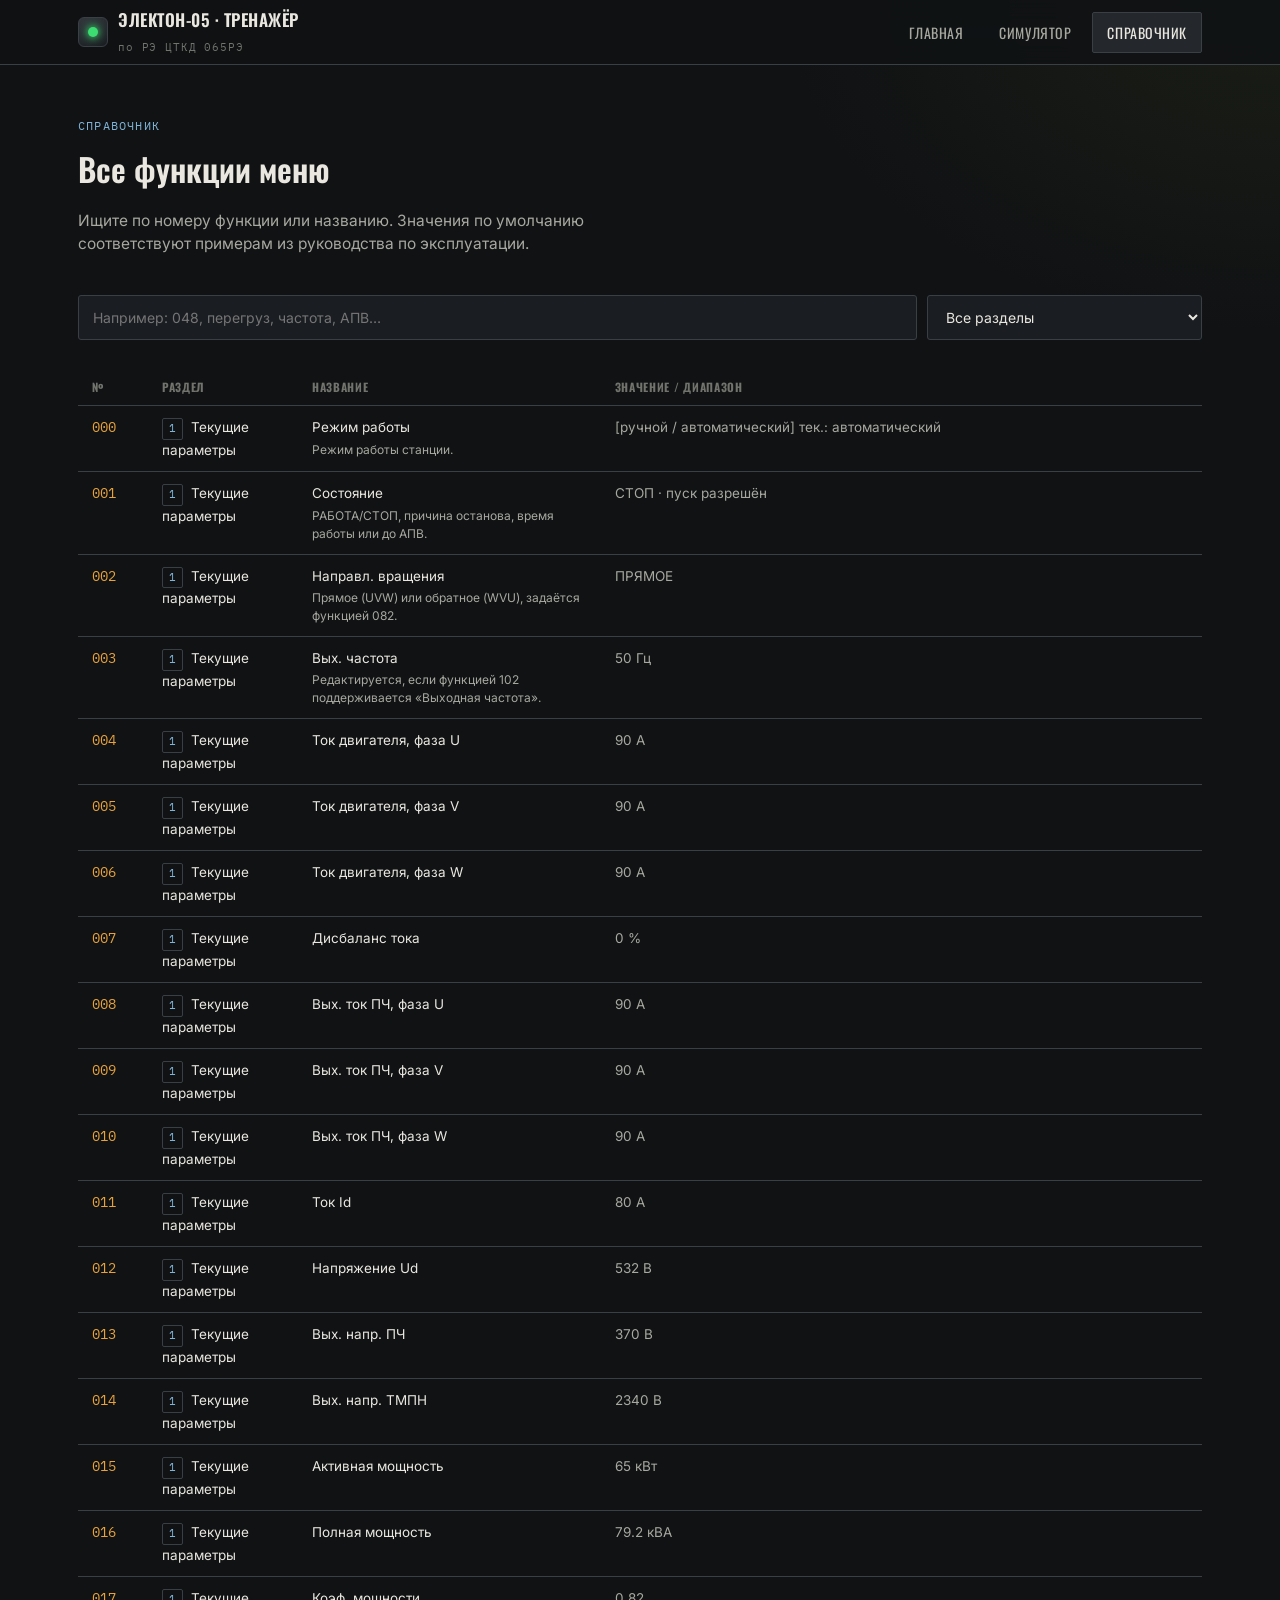
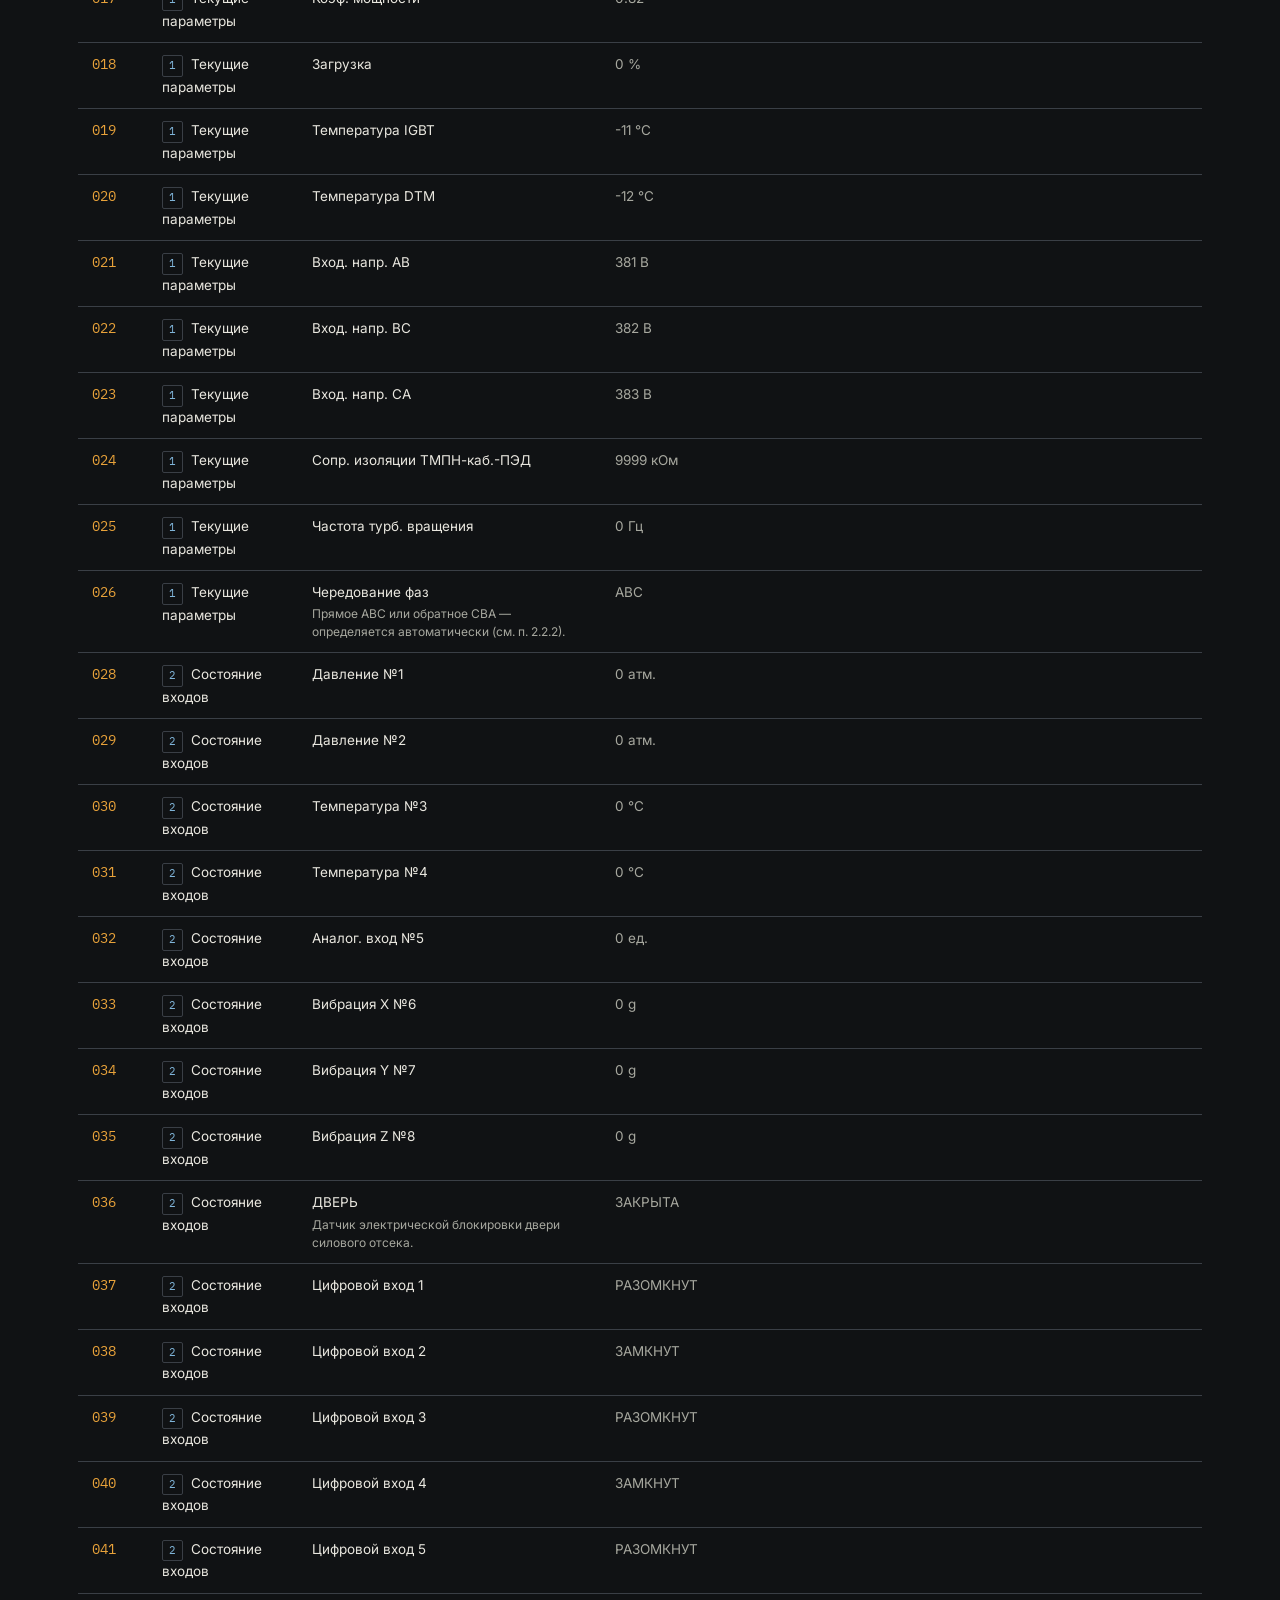
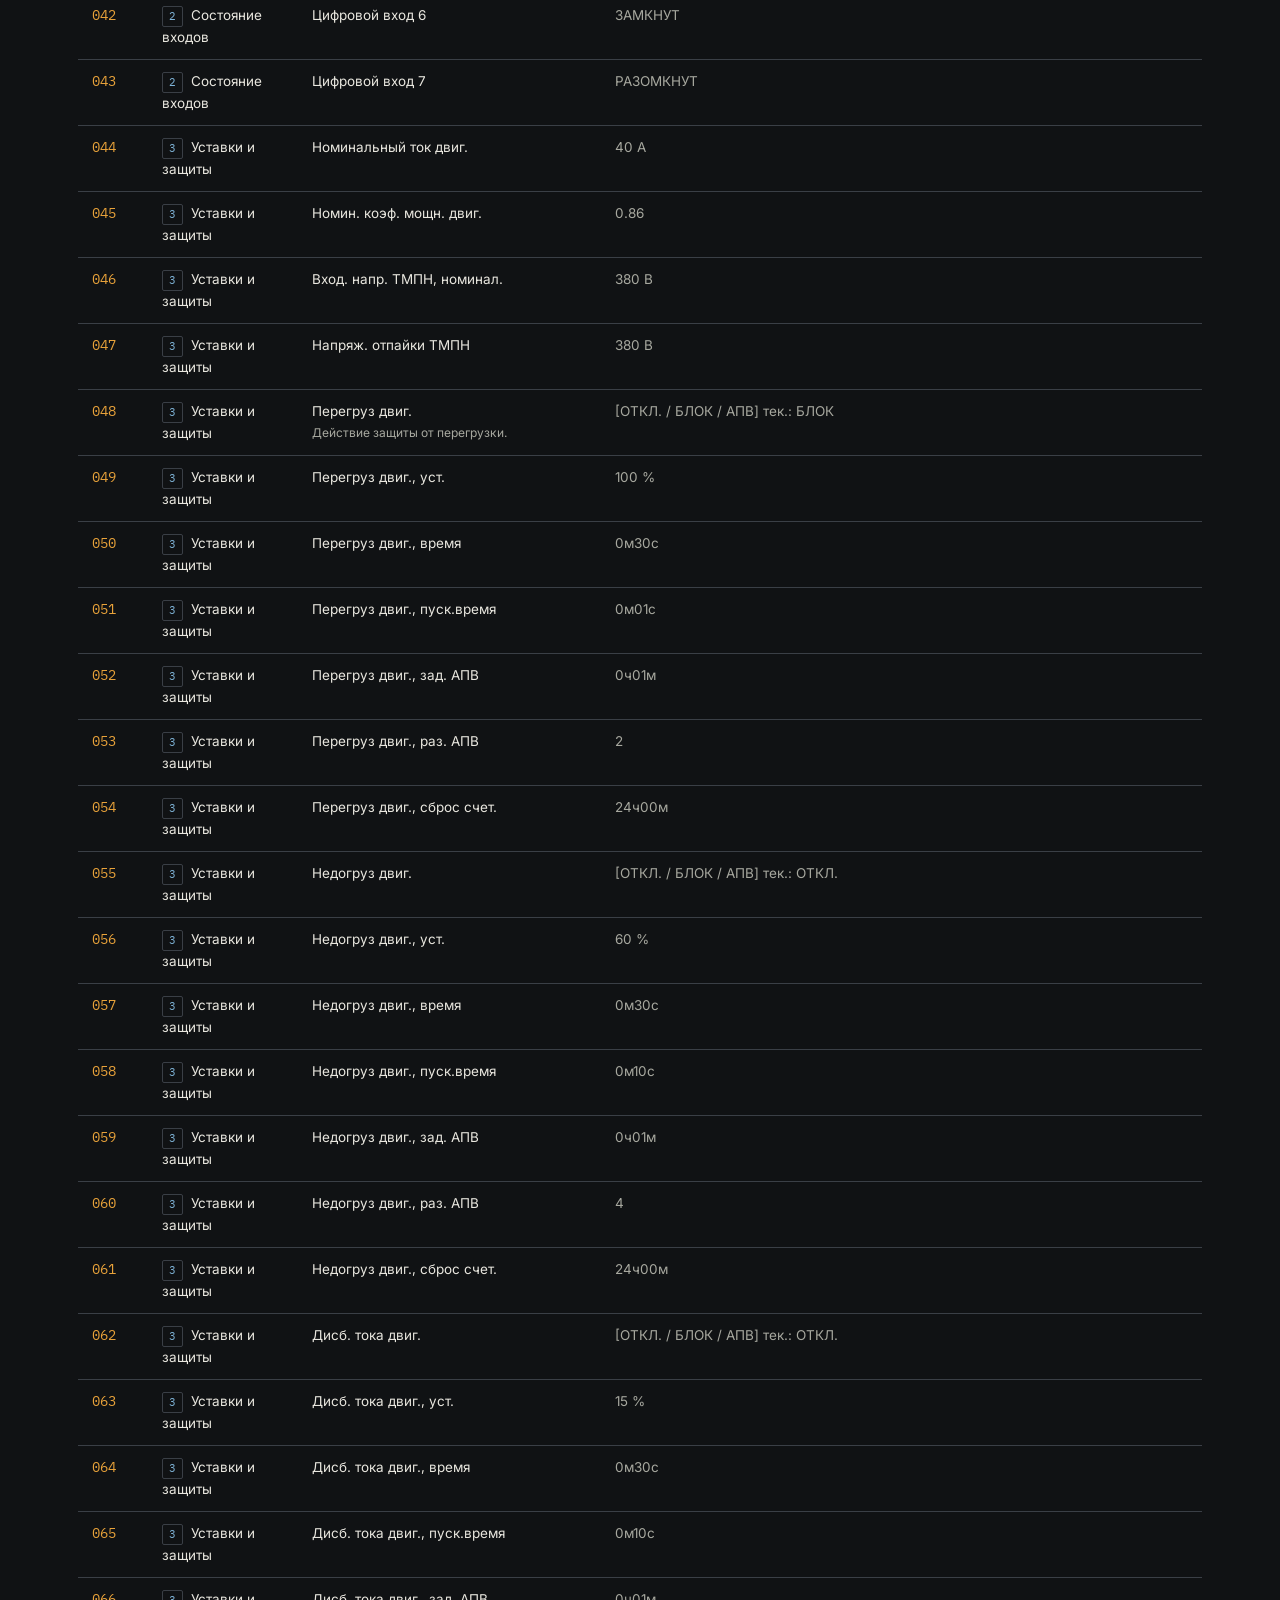
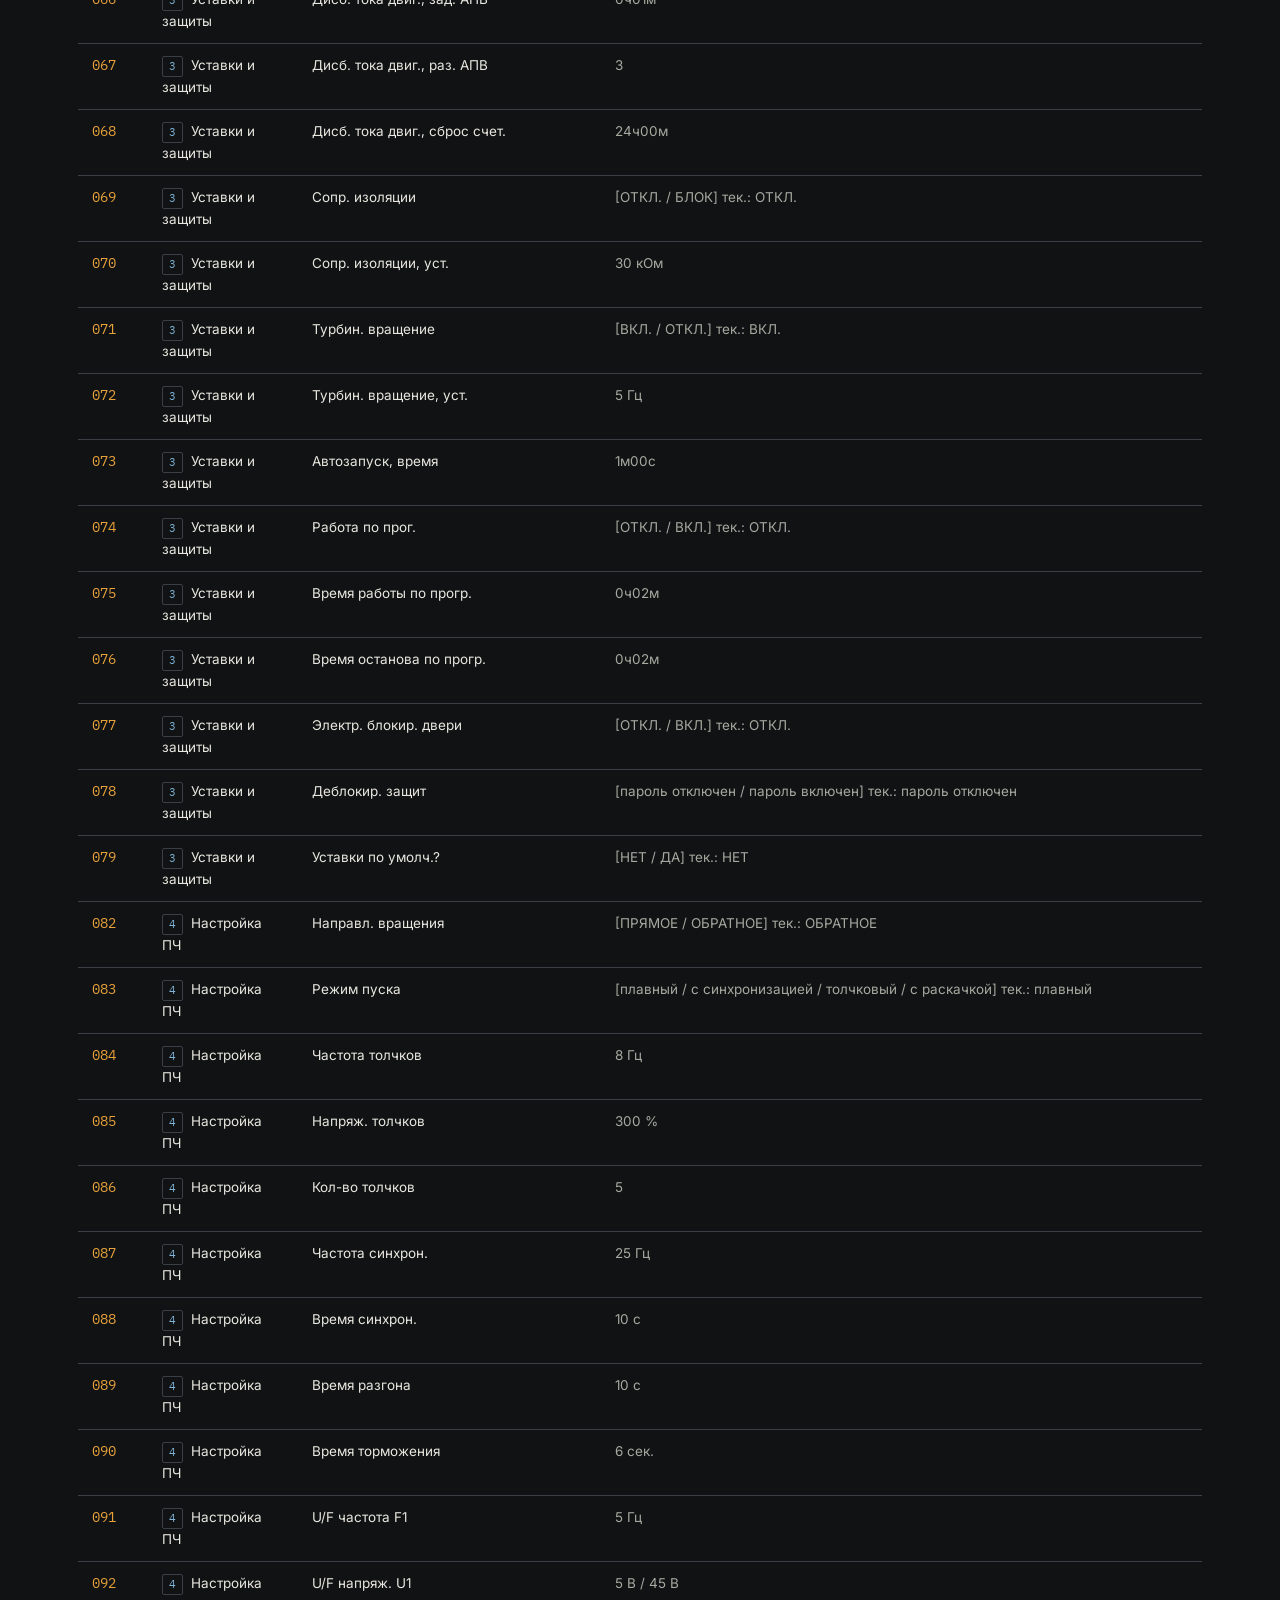
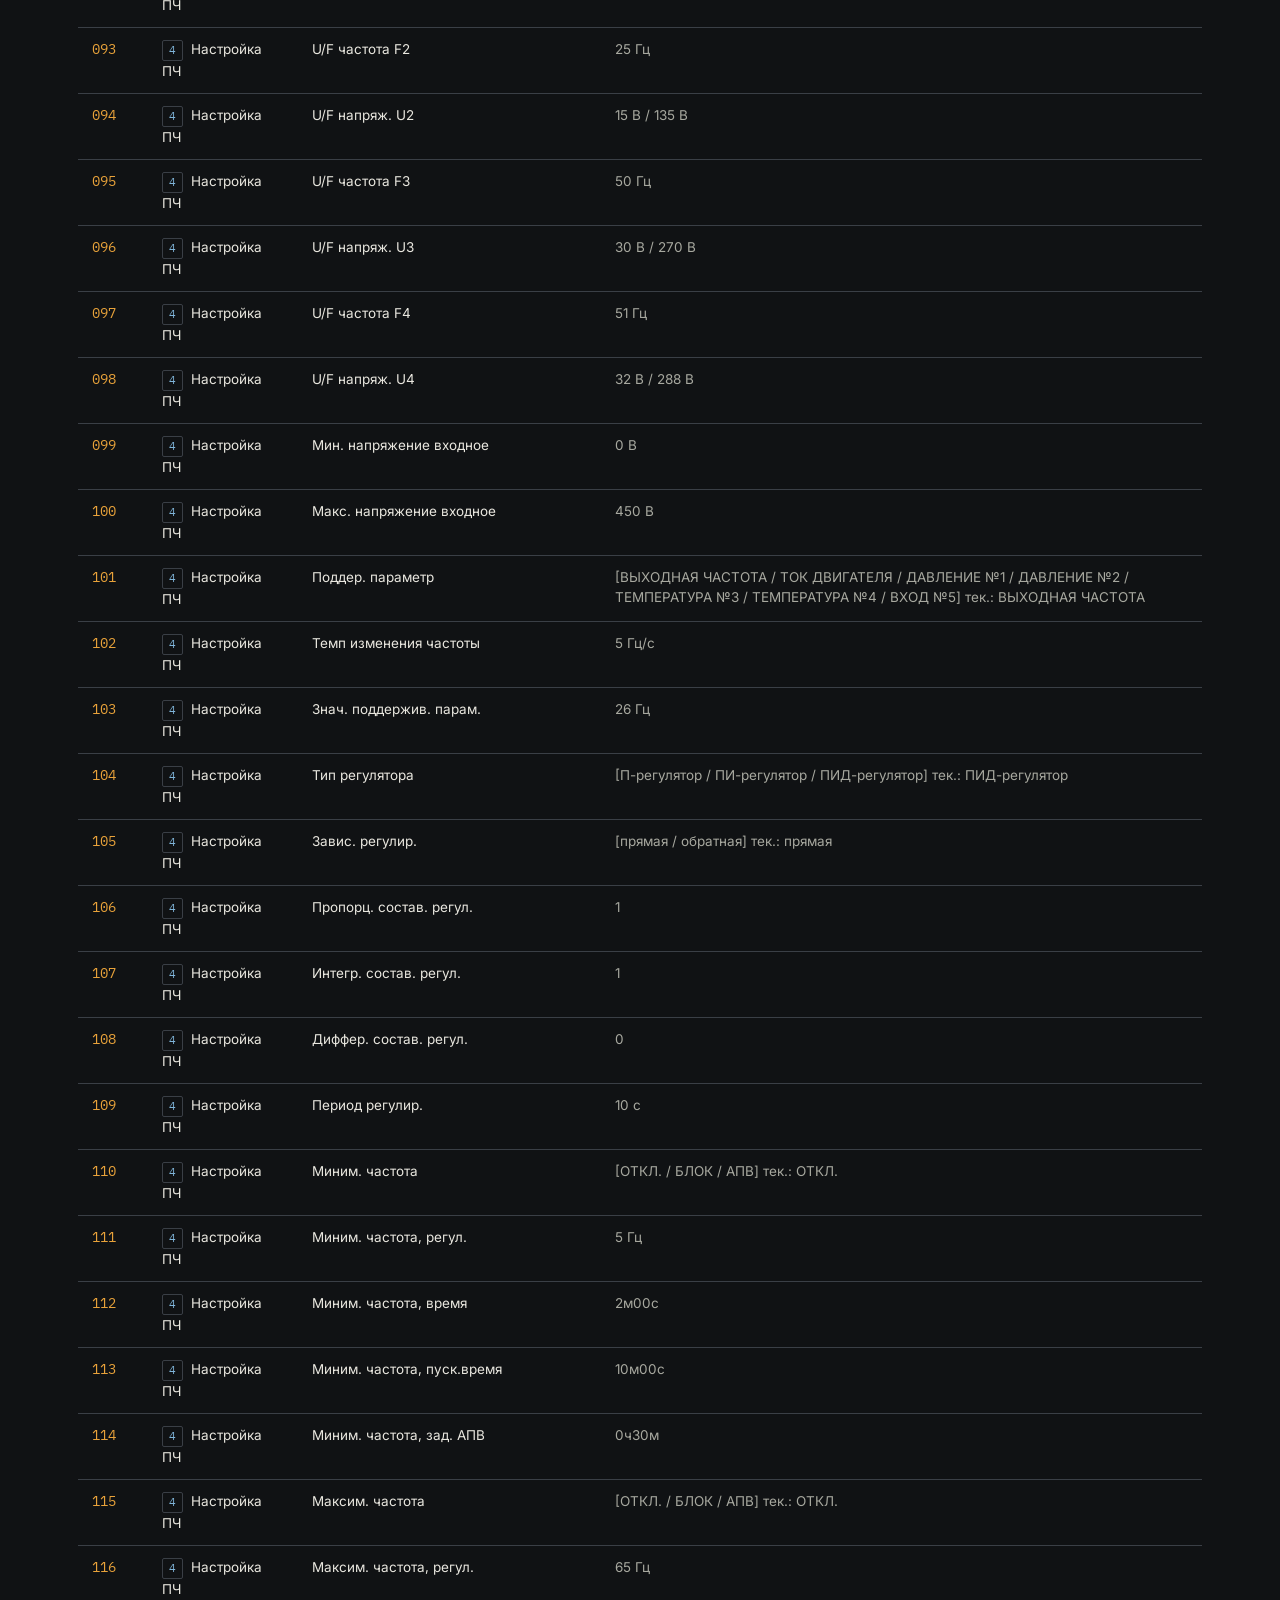
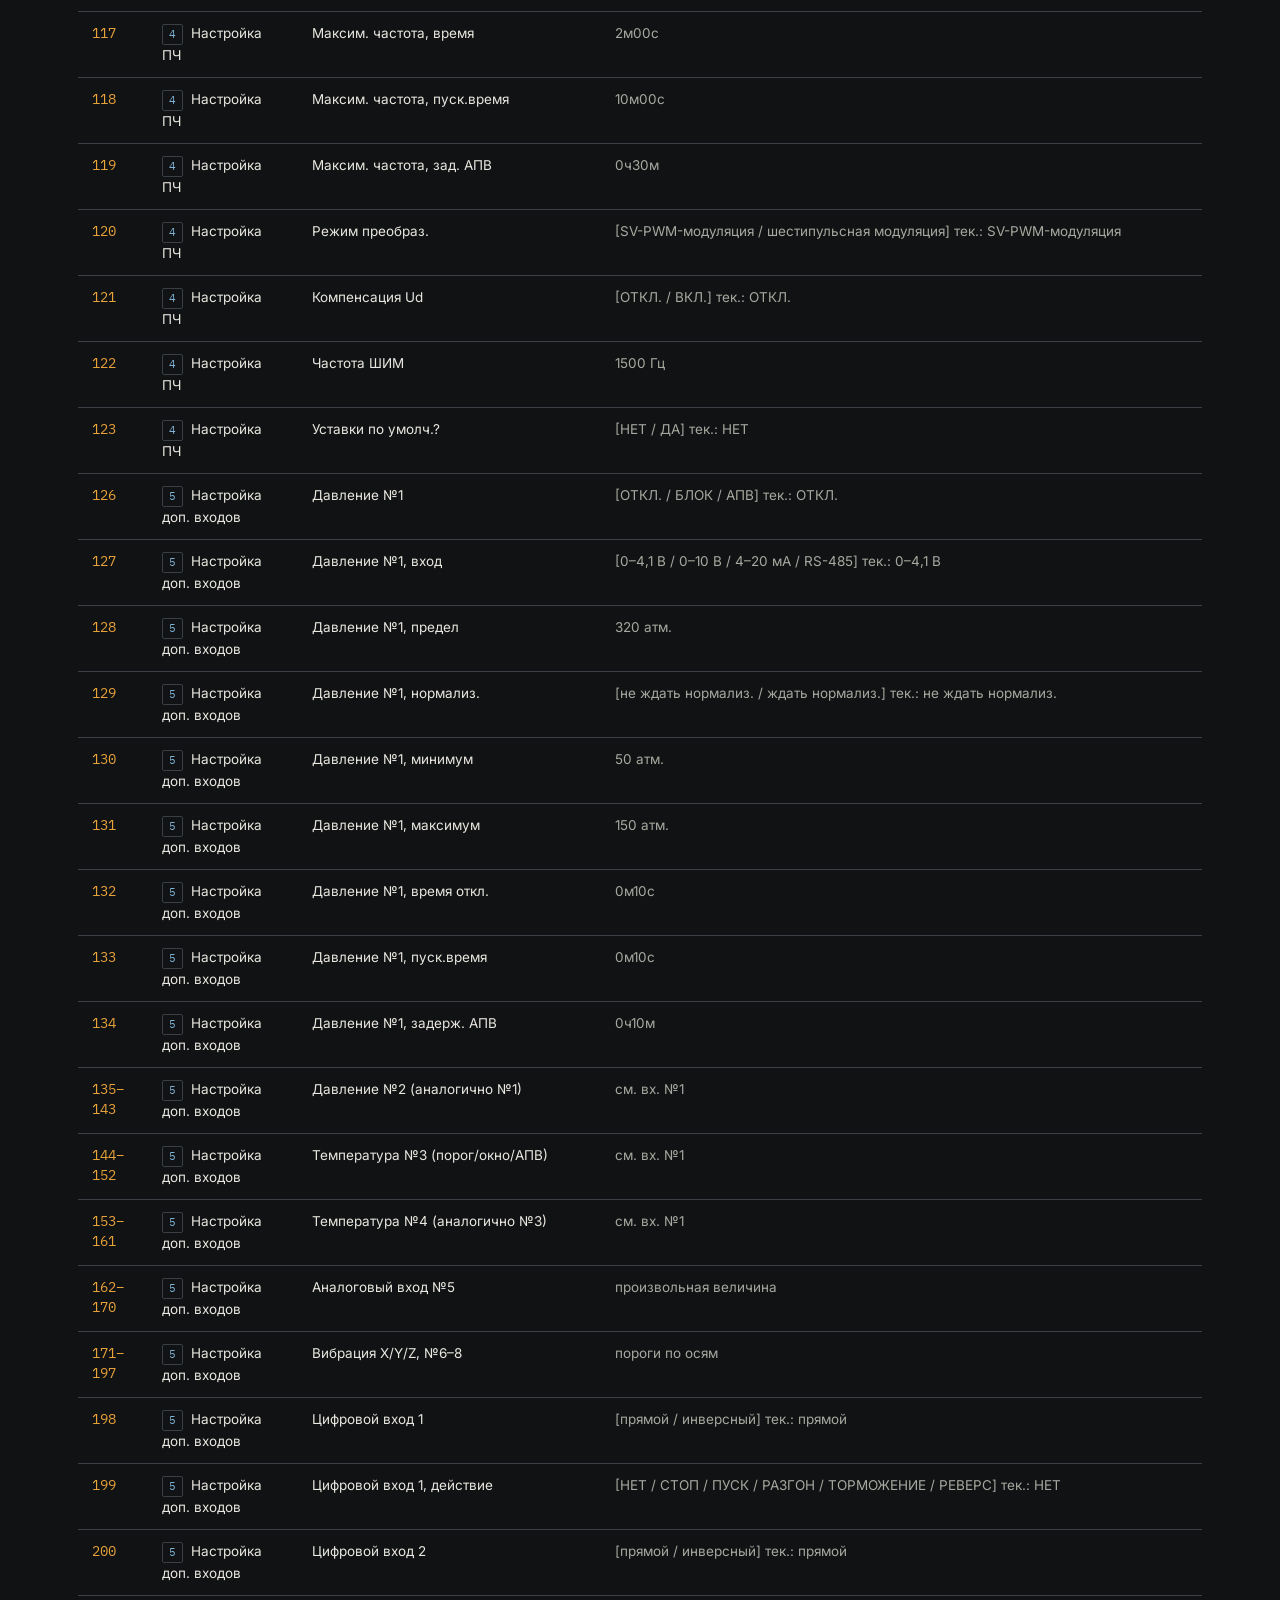
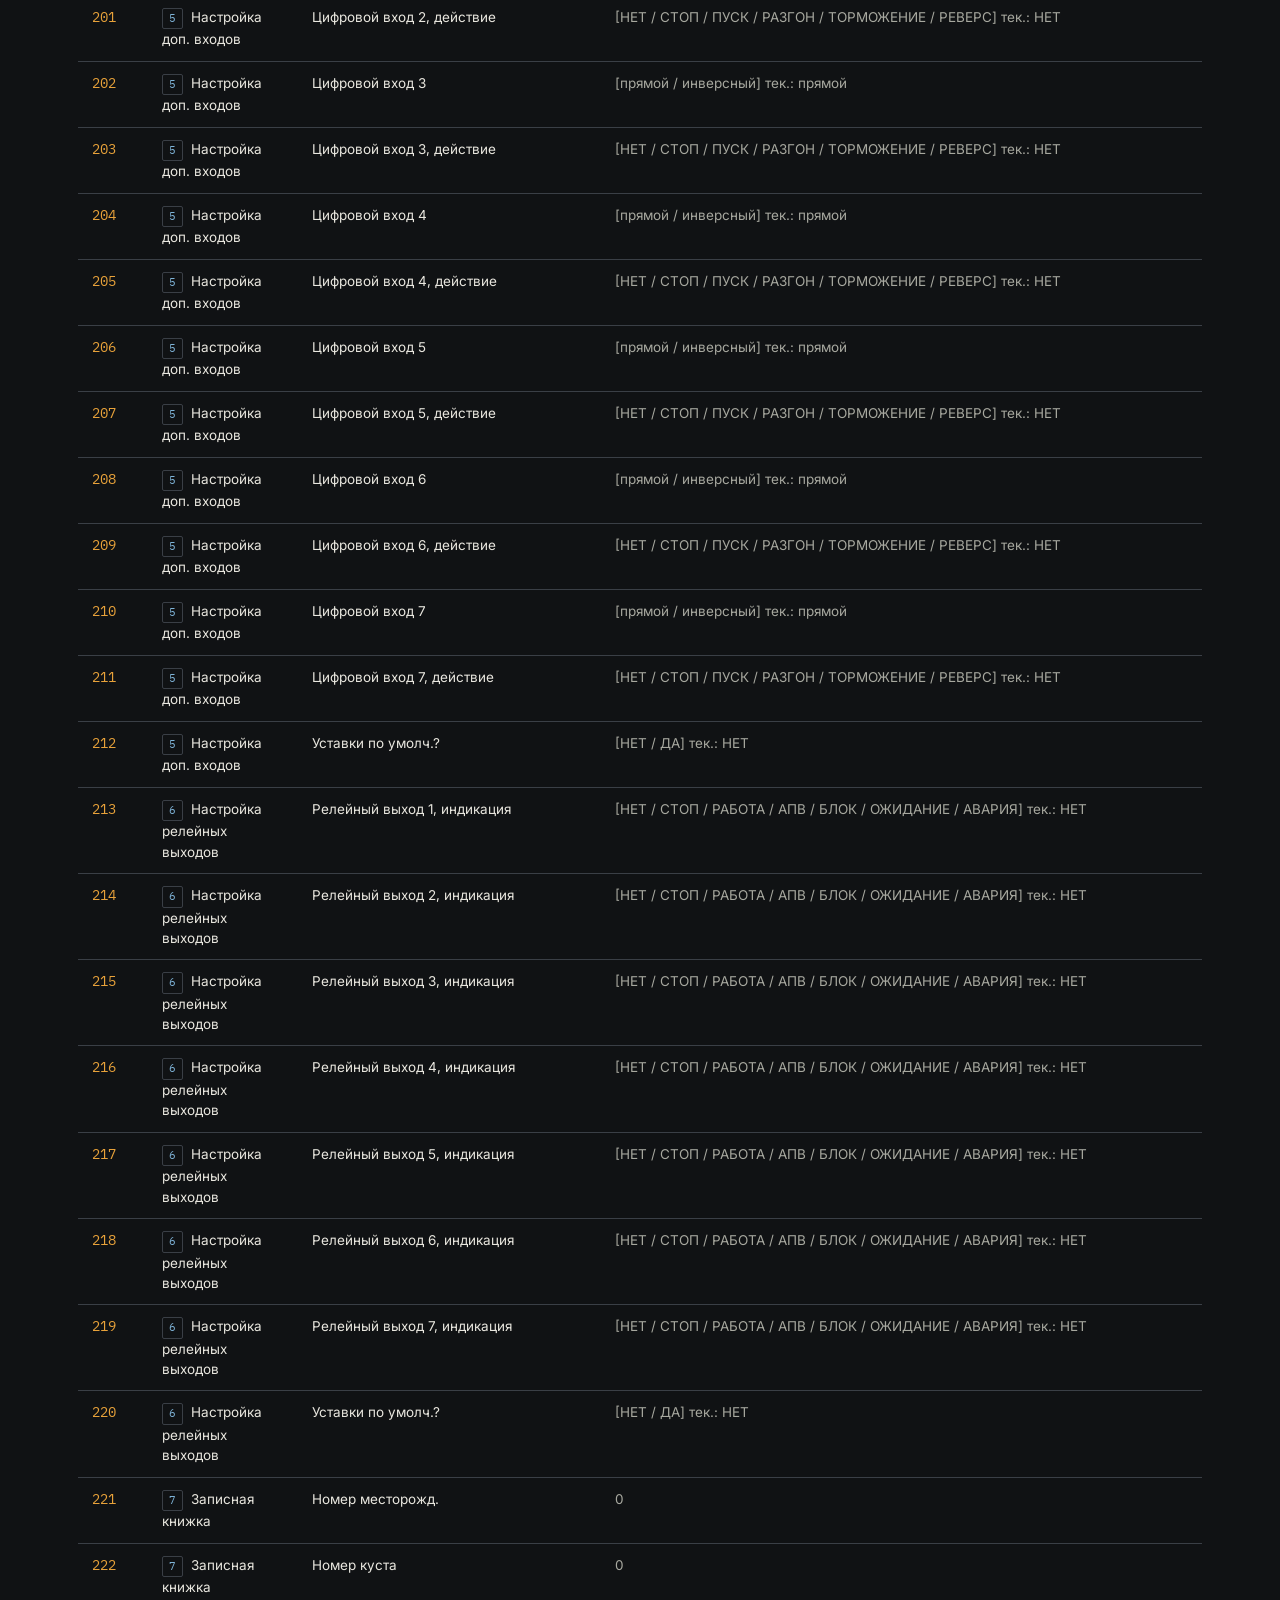
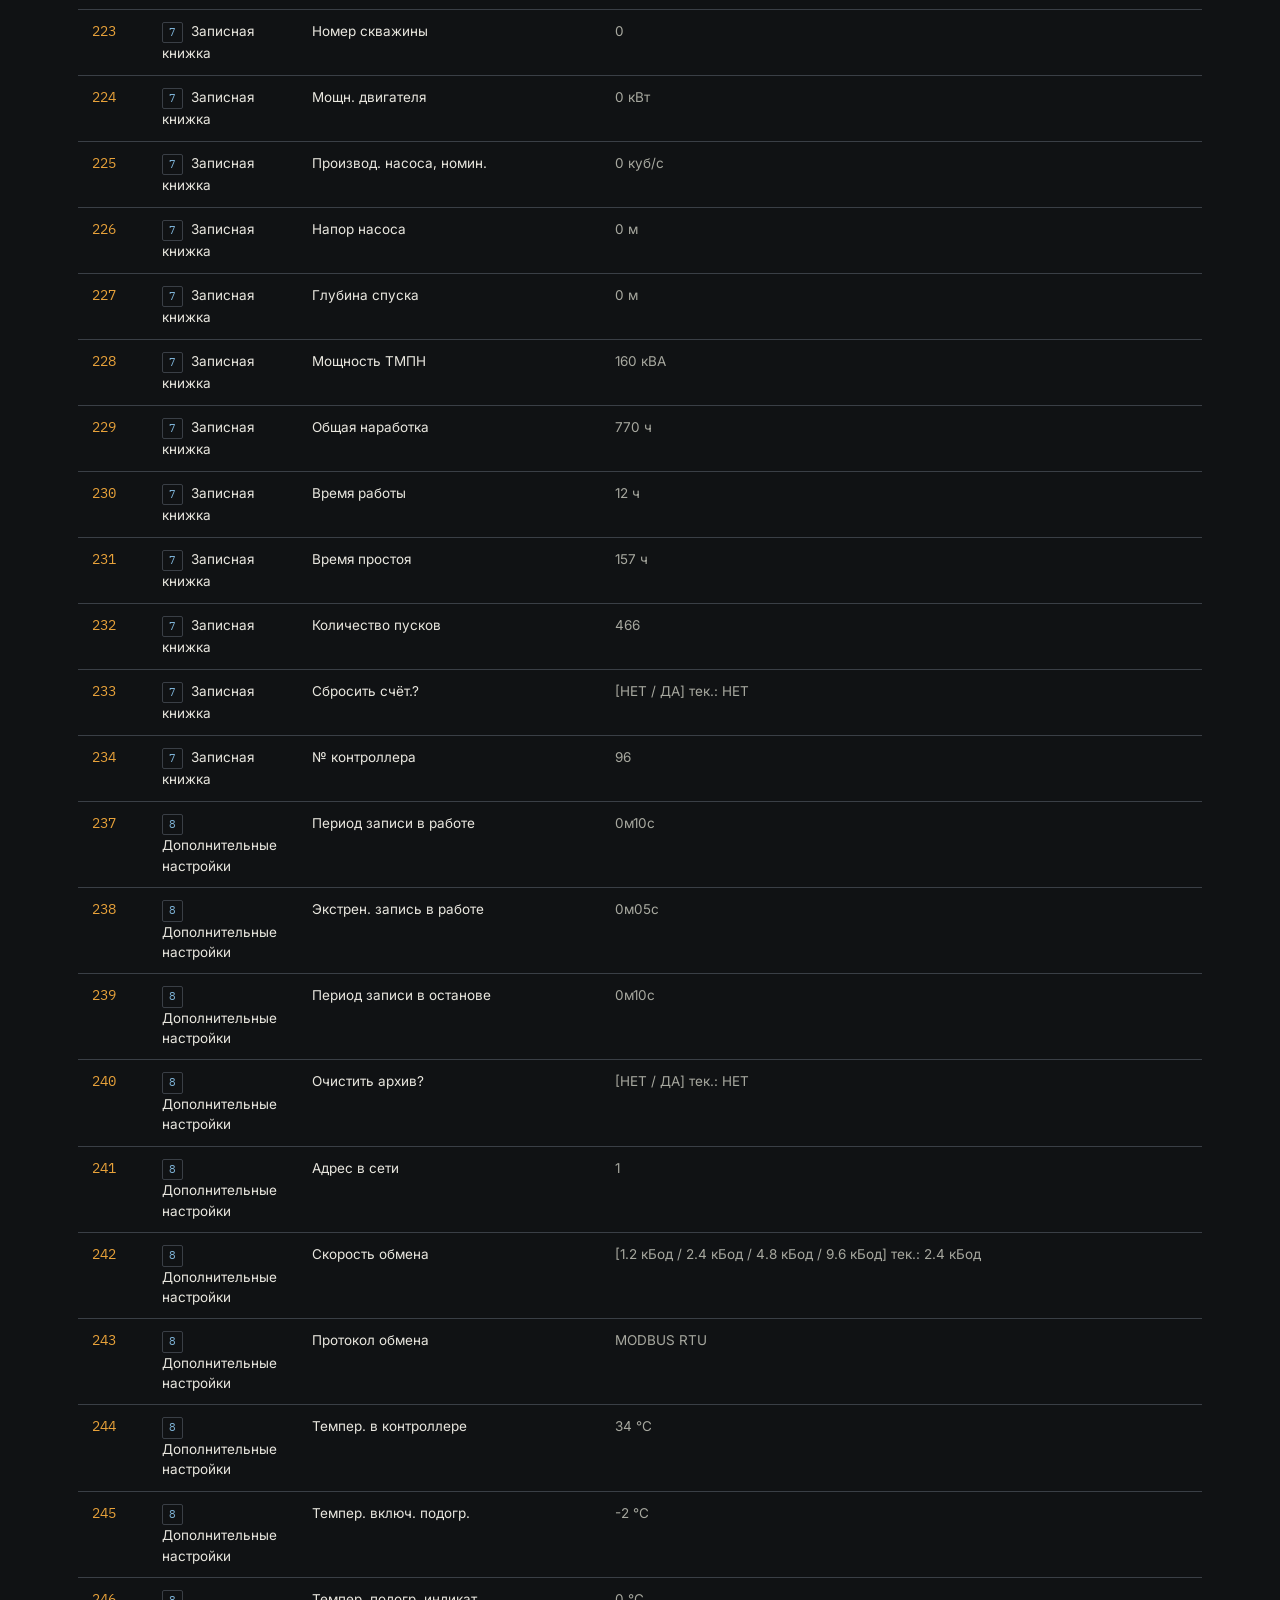
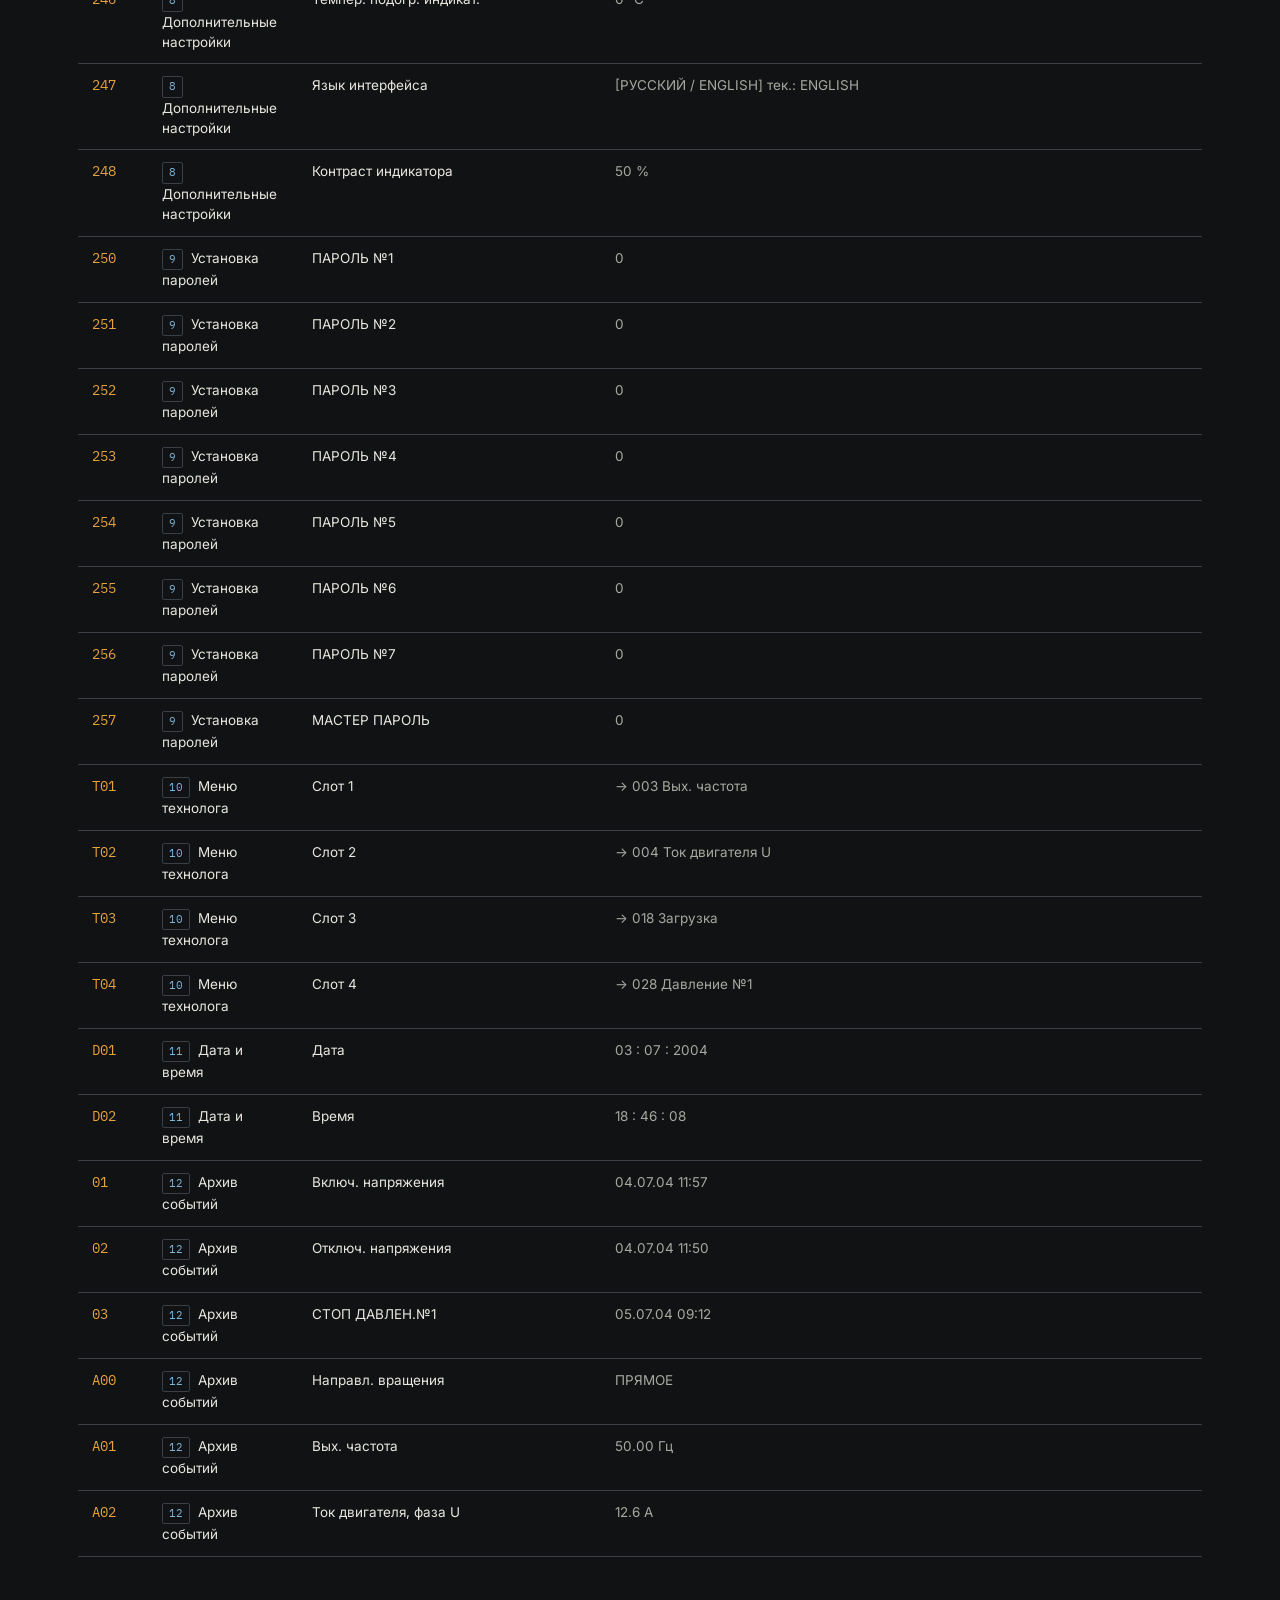
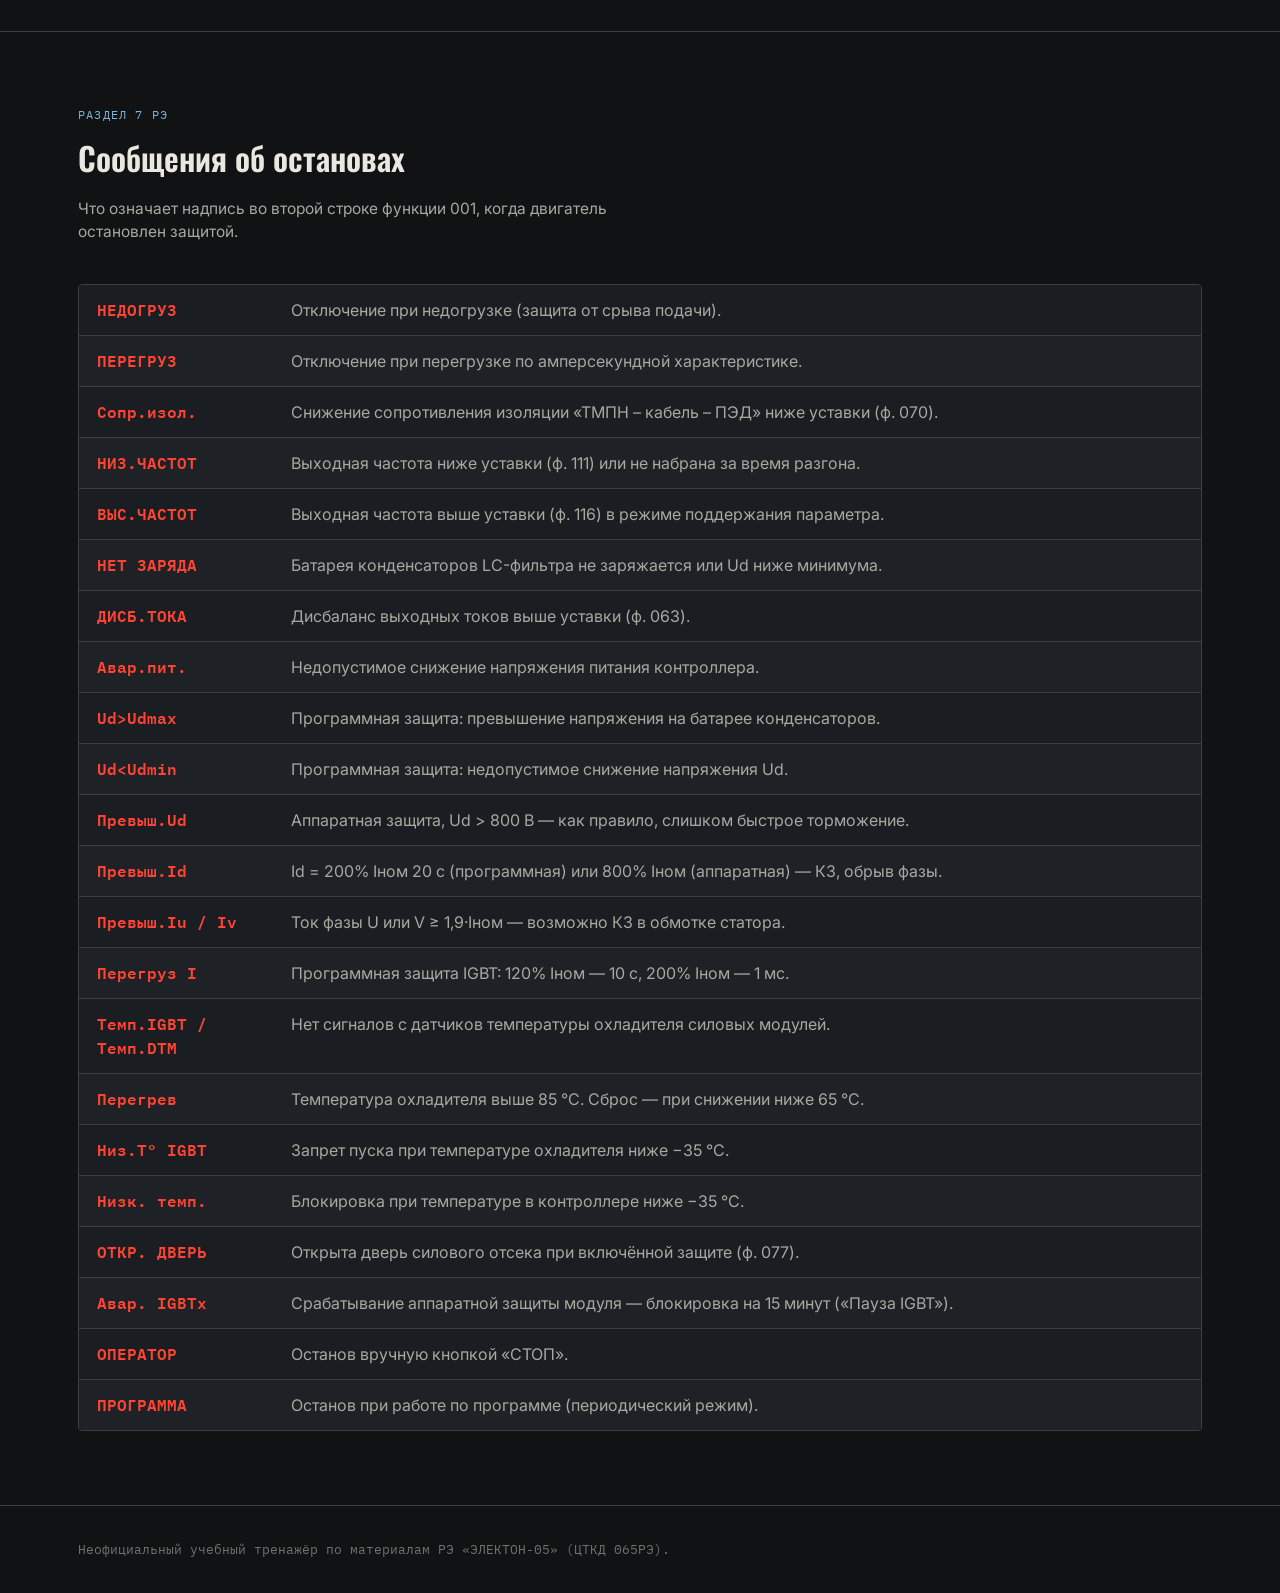
==== reference.html @ 7dd55773 "Add files via upload" ====
<!doctype html>
<html lang="ru">
<head>
<meta charset="utf-8">
<meta name="viewport" content="width=device-width, initial-scale=1">
<title>Справочник функций — Электон-05</title>
<link rel="stylesheet" href="styles.css">
<style>
  .ref-search{
    display:flex; gap:10px; margin-bottom:28px; flex-wrap:wrap;
  }
  .ref-search input{
    flex:1; min-width:220px;
    background:var(--steel-800); border:1px solid var(--steel-line); color:var(--ink);
    padding:12px 14px; border-radius:3px; font-size:14px; font-family:'Inter',sans-serif;
  }
  .ref-search select{
    background:var(--steel-800); border:1px solid var(--steel-line); color:var(--ink);
    padding:12px 14px; border-radius:3px; font-size:14px; font-family:'Inter',sans-serif;
  }
  table.ref{width:100%; border-collapse:collapse; font-size:13.5px;}
  table.ref th{
    text-align:left; font-family:'Oswald',sans-serif; text-transform:uppercase; letter-spacing:.06em;
    font-size:11.5px; color:var(--ink-faint); padding:10px 14px; border-bottom:1px solid var(--steel-line);
  }
  table.ref td{padding:11px 14px; border-bottom:1px solid var(--steel-line); vertical-align:top;}
  table.ref tr:hover td{background:rgba(91,144,179,.06);}
  .code{font-family:'IBM Plex Mono',monospace; color:var(--amber);}
  .sec-tag{
    display:inline-block; font-family:'IBM Plex Mono',monospace; font-size:10.5px;
    color:var(--accent-bright); border:1px solid var(--steel-line); border-radius:2px;
    padding:2px 6px; margin-right:8px;
  }
  .default{color:var(--ink-dim);}
  .msg-grid{border:1px solid var(--steel-line); border-radius:4px; overflow:hidden; margin-top:10px;}
  .msg-row{display:grid; grid-template-columns:180px 1fr; gap:14px; padding:13px 18px; border-bottom:1px solid var(--steel-line); background:var(--steel-800);}
  .msg-row:nth-child(even){background:#1e2125;}
  .msg-row:last-child{border-bottom:none;}
  .msg-name{font-family:'IBM Plex Mono',monospace; color:var(--led-red); font-weight:600;}
  .empty{padding:30px 10px; color:var(--ink-faint); font-family:'IBM Plex Mono',monospace; font-size:13px;}
</style>
</head>
<body>

<nav class="topnav">
  <div class="container row">
    <a class="brand" href="index.html">
      <span class="brand-mark"></span>
      <span>
        <span class="brand-name">Электон-05 · Тренажёр</span><br>
        <span class="brand-tag">по РЭ ЦТКД 065РЭ</span>
      </span>
    </a>
    <div class="navlinks">
      <a href="index.html">Главная</a>
      <a href="simulator.html">Симулятор</a>
      <a href="reference.html" class="active">Справочник</a>
    </div>
  </div>
</nav>

<section class="section" style="padding-top:52px;">
  <div class="container">
    <div class="section-head">
      <p class="section-eyebrow">Справочник</p>
      <h2>Все функции меню</h2>
      <p class="desc">Ищите по номеру функции или названию. Значения по умолчанию соответствуют примерам
      из руководства по эксплуатации.</p>
    </div>

    <div class="ref-search">
      <input type="text" id="q" placeholder="Например: 048, перегруз, частота, АПВ…">
      <select id="secFilter"><option value="">Все разделы</option></select>
    </div>

    <div id="results"></div>
  </div>
</section>

<section class="section">
  <div class="container">
    <div class="section-head">
      <p class="section-eyebrow">Раздел 7 РЭ</p>
      <h2>Сообщения об остановах</h2>
      <p class="desc">Что означает надпись во второй строке функции 001, когда двигатель остановлен защитой.</p>
    </div>
    <div class="msg-grid" id="messages"></div>
  </div>
</section>

<footer>
  <div class="container">
    Неофициальный учебный тренажёр по материалам РЭ «ЭЛЕКТОН-05» (ЦТКД 065РЭ).
  </div>
</footer>

<script src="data.js"></script>
<script src="reference.js"></script>
</body>
</html>
---- styles.css ----
@import url('https://fonts.googleapis.com/css2?family=Oswald:wght@400;500;600;700&family=Inter:wght@400;500;600&family=Silkscreen:wght@400;700&family=IBM+Plex+Mono:wght@400;500;600&display=swap');

:root{
  --steel-900:#101214;
  --steel-800:#1a1d21;
  --steel-700:#24272c;
  --steel-600:#33373d;
  --steel-500:#484d55;
  --steel-line:#3a3f46;
  --ink:#e9e7df;
  --ink-dim:#a7a89f;
  --ink-faint:#71736c;
  --accent:#5b90b3;
  --accent-bright:#7fb4d8;
  --amber:#e8a23a;
  --led-red:#ff4433;
  --led-amber:#ffb020;
  --led-green:#3ddc72;
  --lcd-bg:#0b1f10;
  --lcd-fg:#8ff08a;
  --lcd-fg-dim:#3f7a45;
  --paper:#efece3;
  --radius:3px;
}

*{box-sizing:border-box;}
html{scroll-behavior:smooth;}
body{
  margin:0;
  background:
    radial-gradient(1200px 700px at 15% -10%, #17252b 0%, transparent 60%),
    radial-gradient(900px 600px at 100% 0%, #1a1e15 0%, transparent 55%),
    var(--steel-900);
  color:var(--ink);
  font-family:'Inter', system-ui, sans-serif;
  line-height:1.5;
  -webkit-font-smoothing:antialiased;
}

::selection{background:var(--accent);color:#0a0c0d;}

a{color:inherit;}
button{font-family:inherit;}

.container{
  max-width:1180px;
  margin:0 auto;
  padding:0 28px;
}

/* ---------- top nav ---------- */
.topnav{
  position:sticky; top:0; z-index:50;
  background:rgba(16,18,20,.86);
  backdrop-filter:blur(10px);
  border-bottom:1px solid var(--steel-line);
}
.topnav .row{
  display:flex; align-items:center; justify-content:space-between;
  height:64px;
}
.brand{
  display:flex; align-items:center; gap:10px;
  text-decoration:none;
}
.brand-mark{
  width:30px;height:30px;border-radius:6px;
  background:linear-gradient(155deg,var(--steel-600),var(--steel-800));
  border:1px solid var(--steel-line);
  display:flex;align-items:center;justify-content:center;
  position:relative;
}
.brand-mark::after{
  content:"";
  width:10px;height:10px;border-radius:50%;
  background:var(--led-green);
  box-shadow:0 0 8px 1px var(--led-green);
}
.brand-name{
  font-family:'Oswald',sans-serif; font-weight:600;
  letter-spacing:.03em; font-size:17px; text-transform:uppercase;
}
.brand-tag{
  font-family:'IBM Plex Mono',monospace;
  font-size:10.5px; color:var(--ink-faint);
  letter-spacing:.08em;
}
.navlinks{display:flex; gap:6px; align-items:center;}
.navlinks a{
  font-family:'Oswald',sans-serif;
  font-size:14px; letter-spacing:.04em; text-transform:uppercase;
  text-decoration:none; color:var(--ink-dim);
  padding:9px 14px; border-radius:2px;
  border:1px solid transparent;
  transition:color .15s, border-color .15s, background .15s;
}
.navlinks a:hover{color:var(--ink); border-color:var(--steel-line);}
.navlinks a.active{color:var(--ink); background:var(--steel-700); border-color:var(--steel-line);}

/* ---------- buttons ---------- */
.btn{
  display:inline-flex; align-items:center; gap:8px;
  font-family:'Oswald',sans-serif; text-transform:uppercase; letter-spacing:.04em;
  font-size:14px; font-weight:500;
  padding:13px 22px; border-radius:2px;
  text-decoration:none; cursor:pointer;
  border:1px solid var(--steel-line);
  transition:transform .12s, border-color .15s, background .15s;
}
.btn:active{transform:translateY(1px);}
.btn-primary{ background:var(--accent); color:#08121a; border-color:var(--accent); font-weight:600; }
.btn-primary:hover{ background:var(--accent-bright); }
.btn-ghost{ background:transparent; color:var(--ink); }
.btn-ghost:hover{ border-color:var(--accent); color:var(--accent-bright); }

/* ---------- hero ---------- */
.hero{
  padding:76px 0 60px;
  border-bottom:1px solid var(--steel-line);
}
.hero-grid{
  display:grid; grid-template-columns:1.05fr .95fr; gap:56px; align-items:center;
}
.eyebrow{
  font-family:'IBM Plex Mono',monospace; font-size:12px; letter-spacing:.12em;
  color:var(--amber); text-transform:uppercase; margin:0 0 18px;
}
.hero h1{
  font-family:'Oswald',sans-serif; font-weight:600;
  font-size:52px; line-height:1.06; letter-spacing:-.01em;
  margin:0 0 20px;
}
.hero h1 em{
  font-style:normal; color:var(--accent-bright);
}
.hero p.lead{
  font-size:17px; color:var(--ink-dim); max-width:52ch; margin:0 0 32px;
}
.hero-ctas{display:flex; gap:14px; margin-bottom:34px;}
.hero-meta{
  display:flex; gap:28px; font-family:'IBM Plex Mono',monospace; font-size:12px; color:var(--ink-faint);
}
.hero-meta b{color:var(--ink-dim); font-weight:600;}

/* ---------- mini panel preview (hero signature) ---------- */
.panel-shell{
  background:linear-gradient(160deg,#2b2e33,#191b1e);
  border:1px solid var(--steel-line);
  border-radius:10px;
  padding:22px;
  box-shadow:0 30px 60px -20px rgba(0,0,0,.6), inset 0 1px 0 rgba(255,255,255,.03);
}
.panel-topline{
  display:flex; justify-content:space-between; align-items:center;
  font-family:'Oswald',sans-serif; font-size:11px; letter-spacing:.1em; color:var(--ink-faint);
  text-transform:uppercase; margin-bottom:14px; padding:0 2px;
}
.led-row{display:flex; gap:22px; padding:6px 6px 16px;}
.led-unit{display:flex; flex-direction:column; align-items:center; gap:7px; flex:1;}
.led{
  width:15px;height:15px;border-radius:50%;
  background:#2a2c2c; border:1px solid #000;
  box-shadow:inset 0 1px 2px rgba(0,0,0,.6);
}
.led.on-red{background:radial-gradient(circle at 35% 30%, #ff8a7a, var(--led-red)); box-shadow:0 0 10px 2px rgba(255,68,51,.65), inset 0 1px 1px rgba(255,255,255,.4);}
.led.on-amber{background:radial-gradient(circle at 35% 30%, #ffe19b, var(--led-amber)); box-shadow:0 0 10px 2px rgba(255,176,32,.65), inset 0 1px 1px rgba(255,255,255,.4);}
.led.on-green{background:radial-gradient(circle at 35% 30%, #a4ffc3, var(--led-green)); box-shadow:0 0 10px 2px rgba(61,220,114,.65), inset 0 1px 1px rgba(255,255,255,.4);}
.led-label{font-family:'Oswald',sans-serif; font-size:10px; letter-spacing:.06em; color:var(--ink-faint); text-transform:uppercase;}
.led-label small{display:block; font-size:8.5px; color:var(--ink-faint); opacity:.7;}

.lcd{
  background:var(--lcd-bg);
  border:1px solid #05130a;
  border-radius:3px;
  padding:14px 16px;
  box-shadow:inset 0 2px 10px rgba(0,0,0,.6), inset 0 0 26px rgba(90,255,120,.05);
}
.lcd-row{
  font-family:'Silkscreen', 'IBM Plex Mono', monospace;
  font-size:15px; letter-spacing:1px;
  color:var(--lcd-fg);
  text-shadow:0 0 6px rgba(143,240,138,.55);
  white-space:pre;
  min-height:20px;
  line-height:1.65;
}
.lcd-row .dim{color:var(--lcd-fg-dim);}

/* ---------- sections ---------- */
.section{padding:74px 0;}
.section + .section{border-top:1px solid var(--steel-line);}
.section-head{max-width:60ch; margin-bottom:40px;}
.section-eyebrow{
  font-family:'IBM Plex Mono',monospace; font-size:12px; letter-spacing:.1em;
  color:var(--accent-bright); text-transform:uppercase; margin:0 0 10px;
}
.section h2{
  font-family:'Oswald',sans-serif; font-size:32px; font-weight:600; margin:0 0 12px;
}
.section p.desc{color:var(--ink-dim); font-size:15.5px;}

.grid-3{display:grid; grid-template-columns:repeat(3,1fr); gap:18px;}
.grid-2{display:grid; grid-template-columns:repeat(2,1fr); gap:18px;}

.card{
  background:var(--steel-800);
  border:1px solid var(--steel-line);
  border-radius:4px;
  padding:24px;
}
.card .num{
  font-family:'IBM Plex Mono',monospace; font-size:12px; color:var(--ink-faint);
  margin-bottom:12px;
}
.card h3{
  font-family:'Oswald',sans-serif; font-size:18px; font-weight:600; margin:0 0 8px;
}
.card p{color:var(--ink-dim); font-size:14px; margin:0;}

/* menu-structure list */
.menu-list{border:1px solid var(--steel-line); border-radius:4px; overflow:hidden;}
.menu-row{
  display:grid; grid-template-columns:44px 1.4fr 90px 2fr;
  gap:16px; align-items:start;
  padding:16px 20px;
  border-bottom:1px solid var(--steel-line);
  background:var(--steel-800);
}
.menu-row:last-child{border-bottom:none;}
.menu-row:nth-child(even){background:#1e2125;}
.menu-idx{font-family:'Oswald',sans-serif; color:var(--accent-bright); font-weight:600;}
.menu-name{font-weight:600;}
.menu-range{font-family:'IBM Plex Mono',monospace; font-size:12px; color:var(--ink-faint);}
.menu-desc{color:var(--ink-dim); font-size:13.5px;}

footer{
  border-top:1px solid var(--steel-line);
  padding:34px 0; color:var(--ink-faint); font-size:13px;
  font-family:'IBM Plex Mono',monospace;
}
footer a{color:var(--ink-dim); text-decoration:underline; text-underline-offset:3px;}

@media (max-width: 920px){
  .hero-grid{grid-template-columns:1fr;}
  .hero h1{font-size:38px;}
  .grid-3{grid-template-columns:1fr;}
  .grid-2{grid-template-columns:1fr;}
  .menu-row{grid-template-columns:1fr; gap:6px;}
}
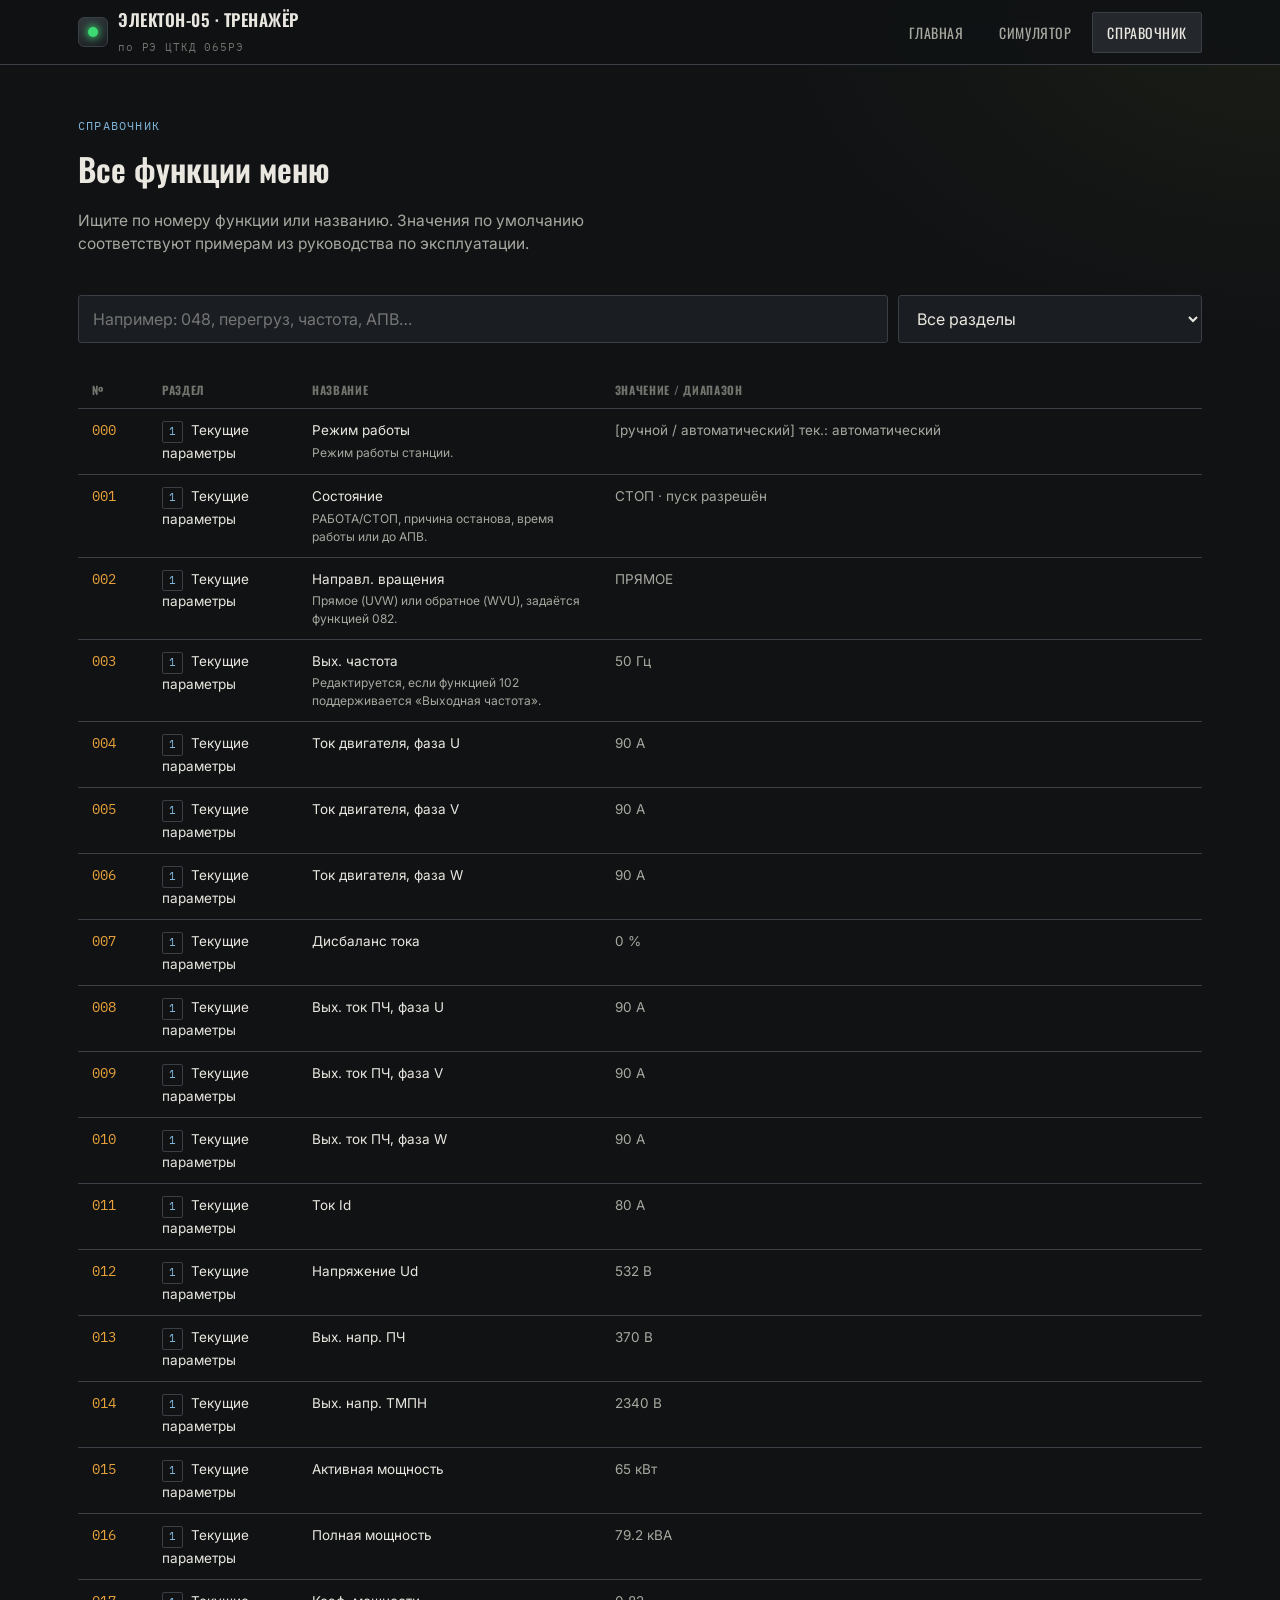
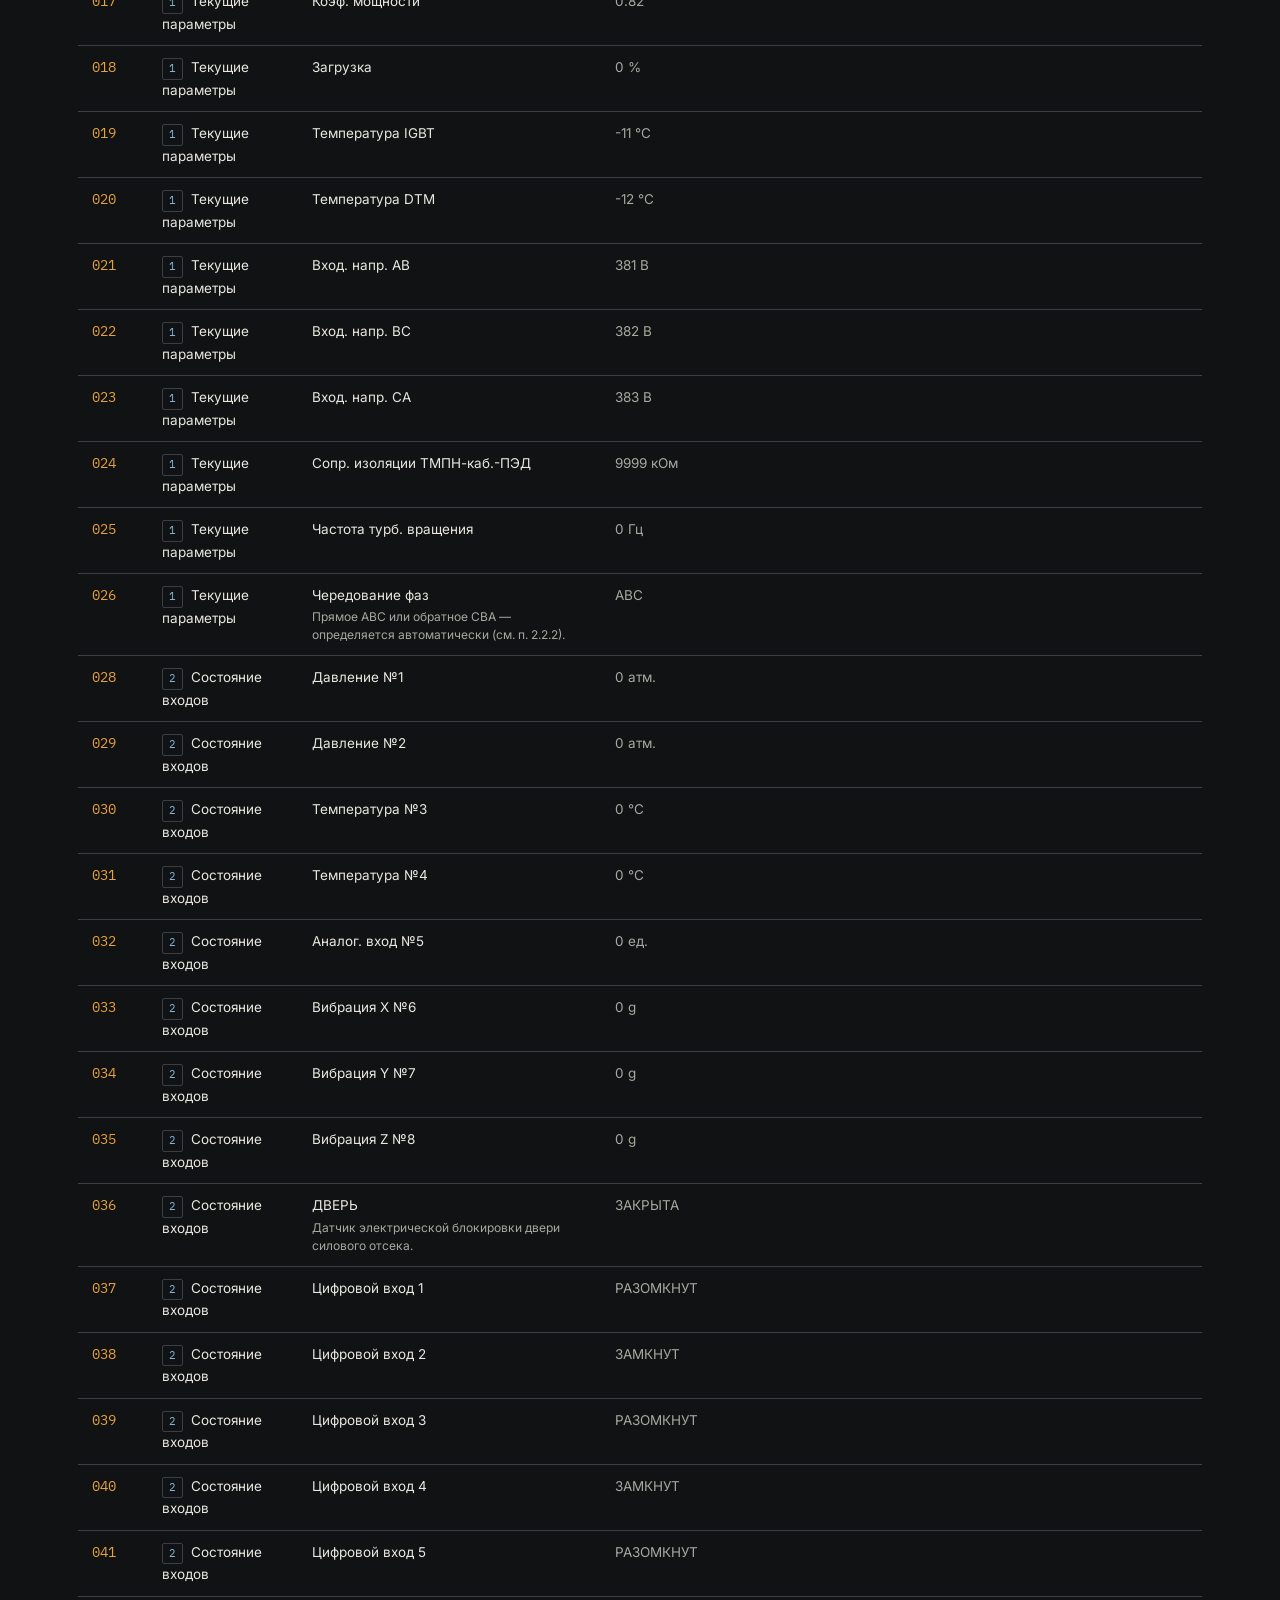
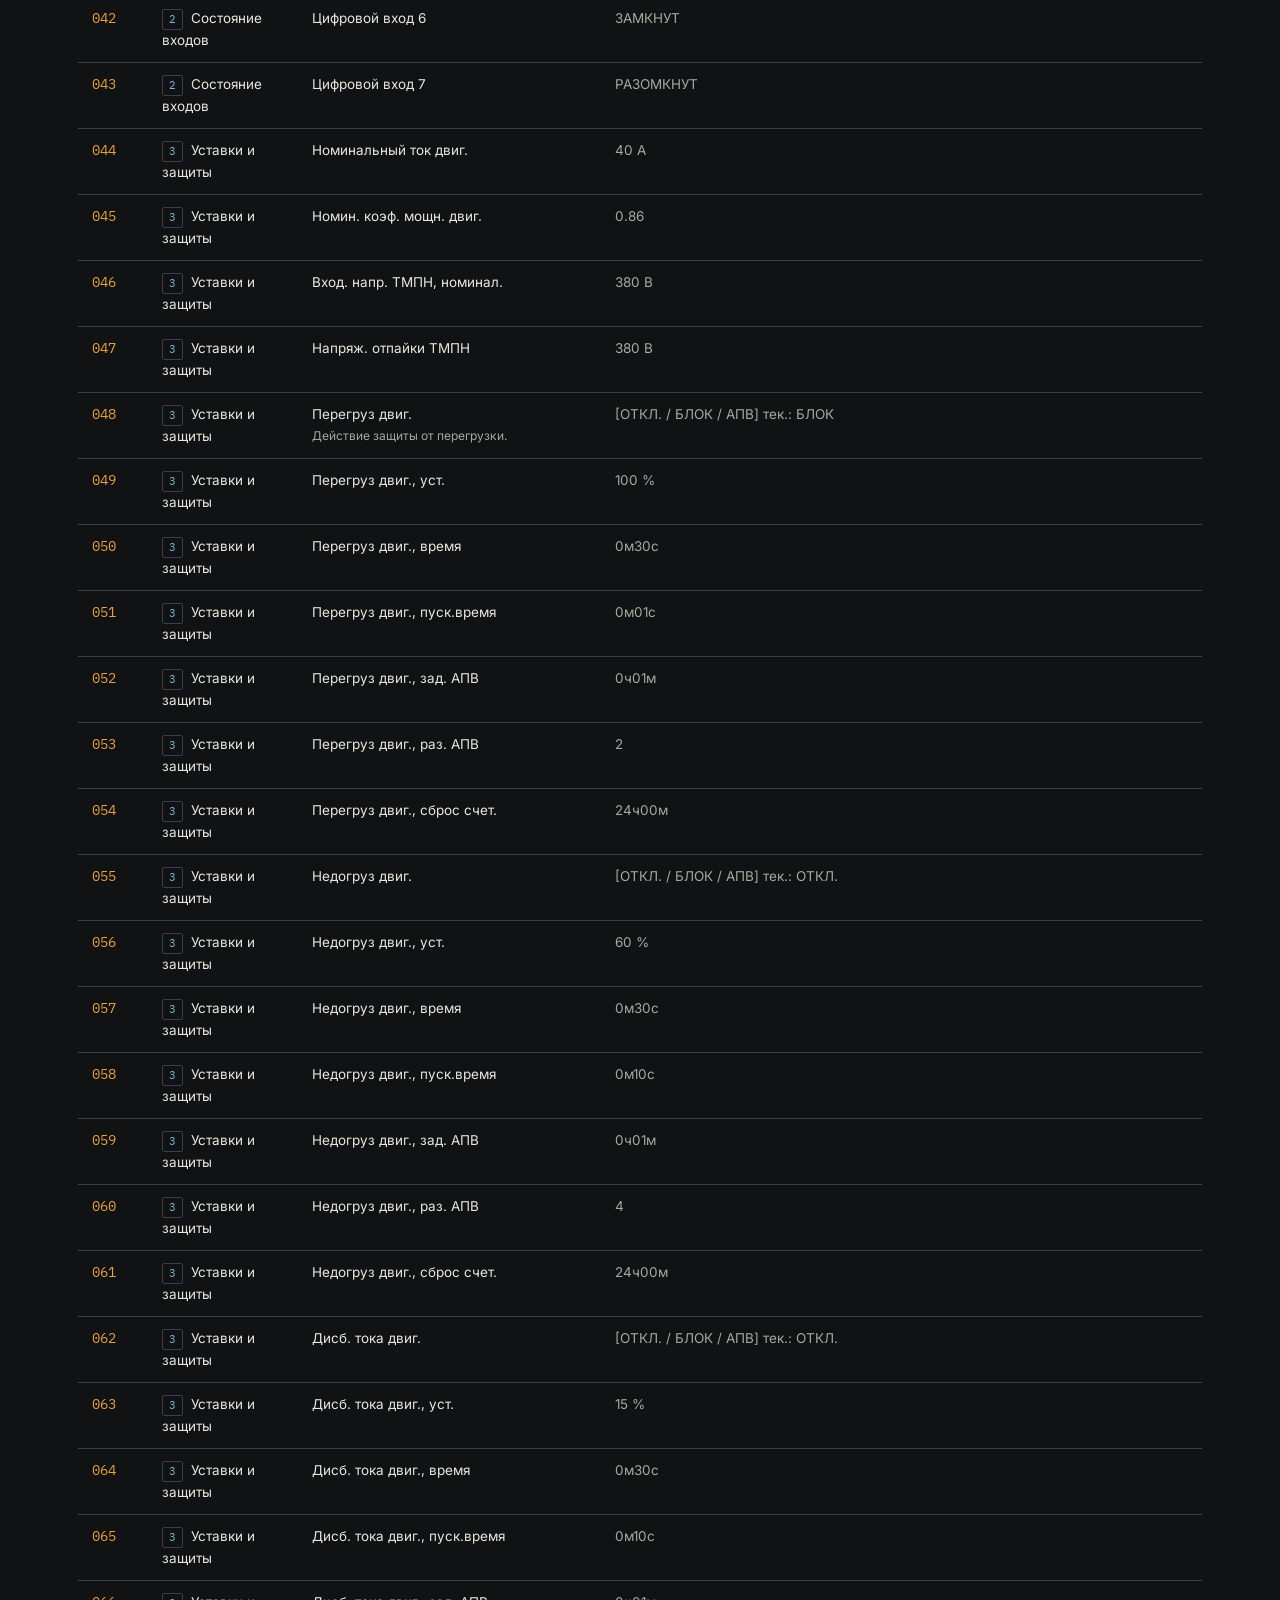
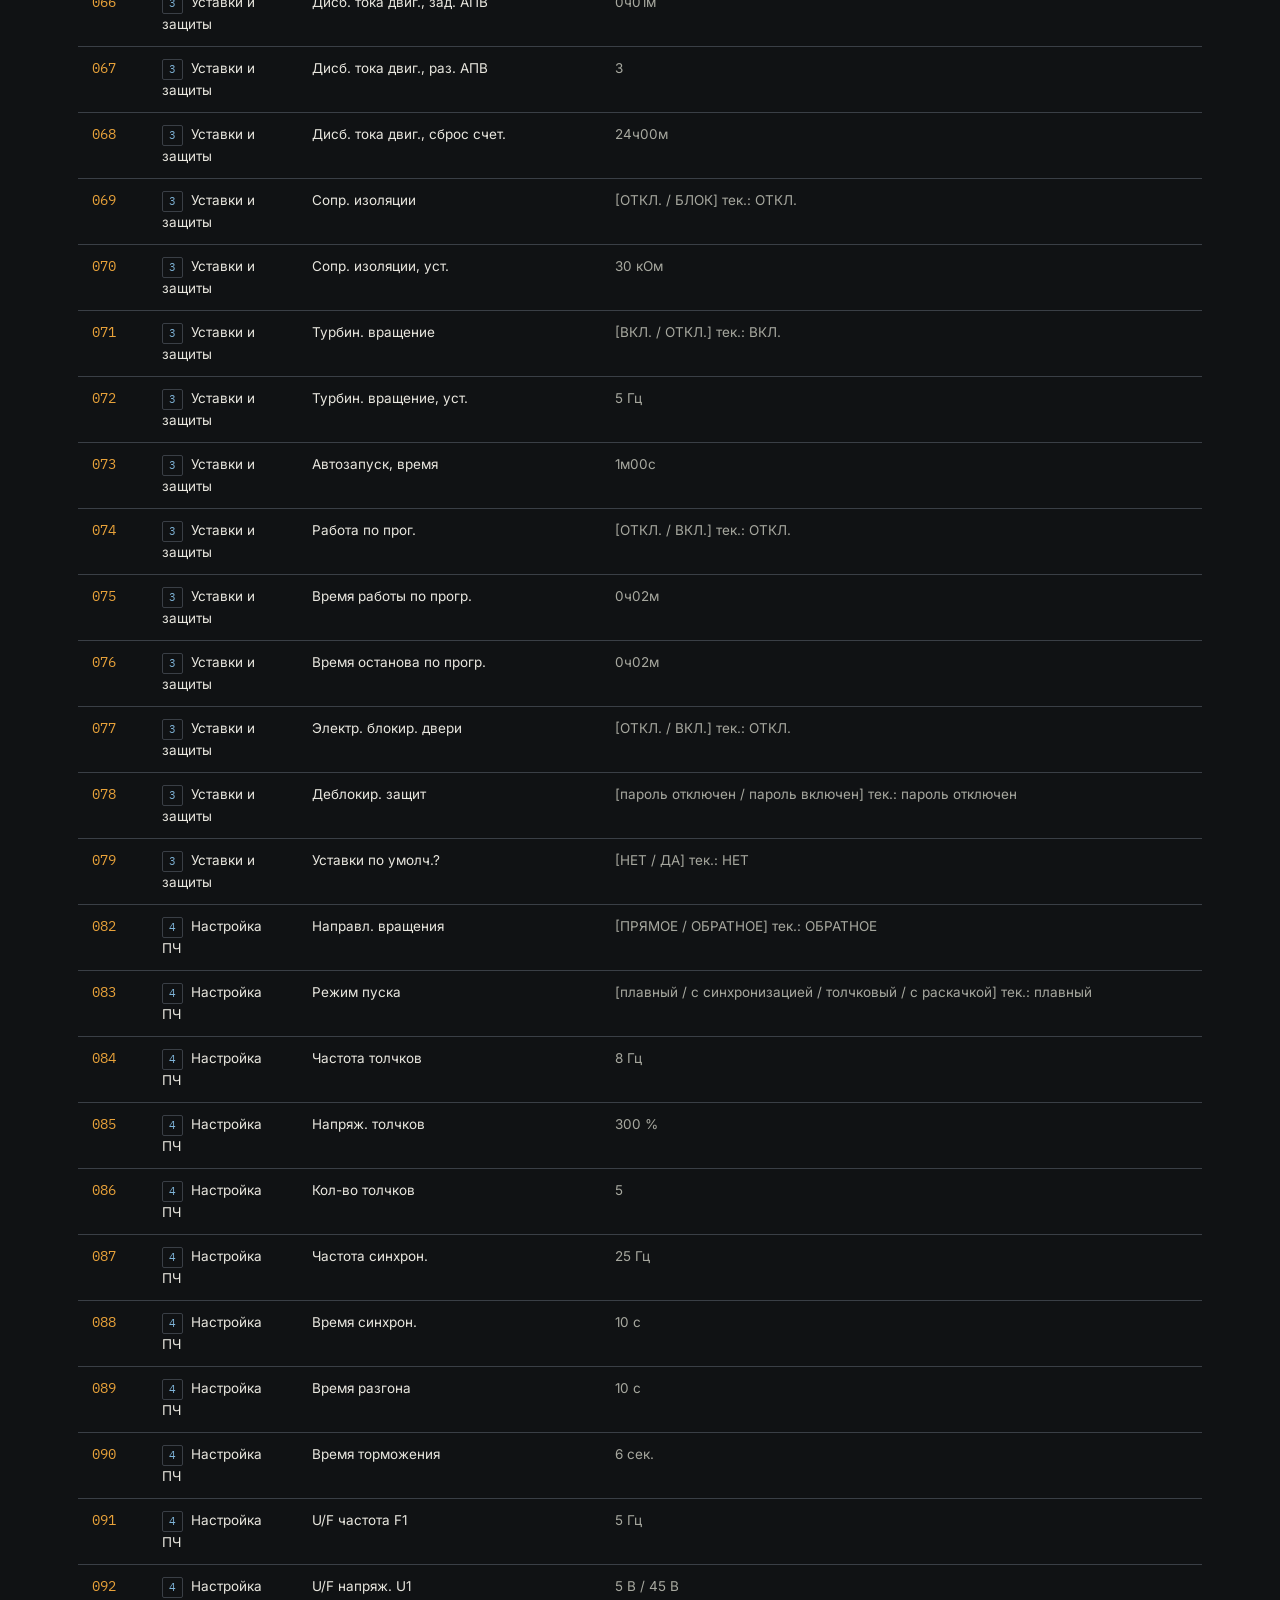
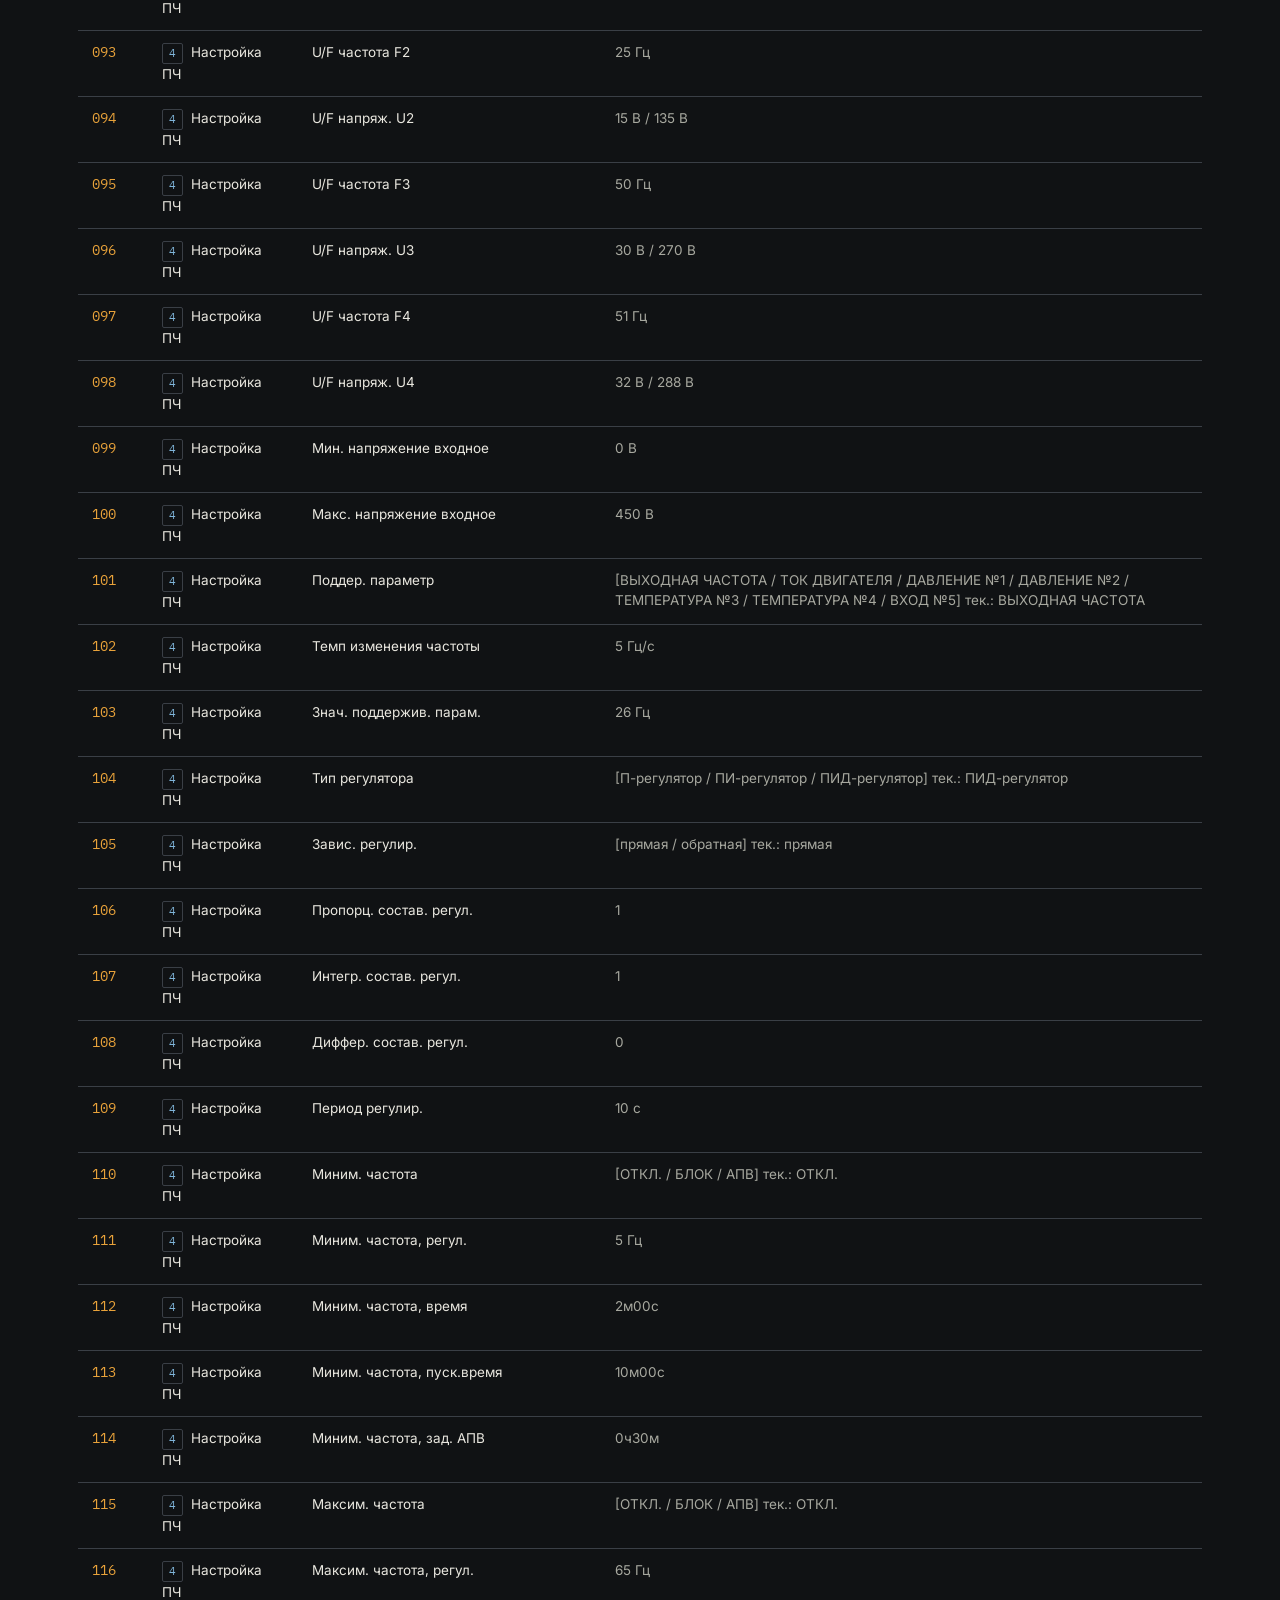
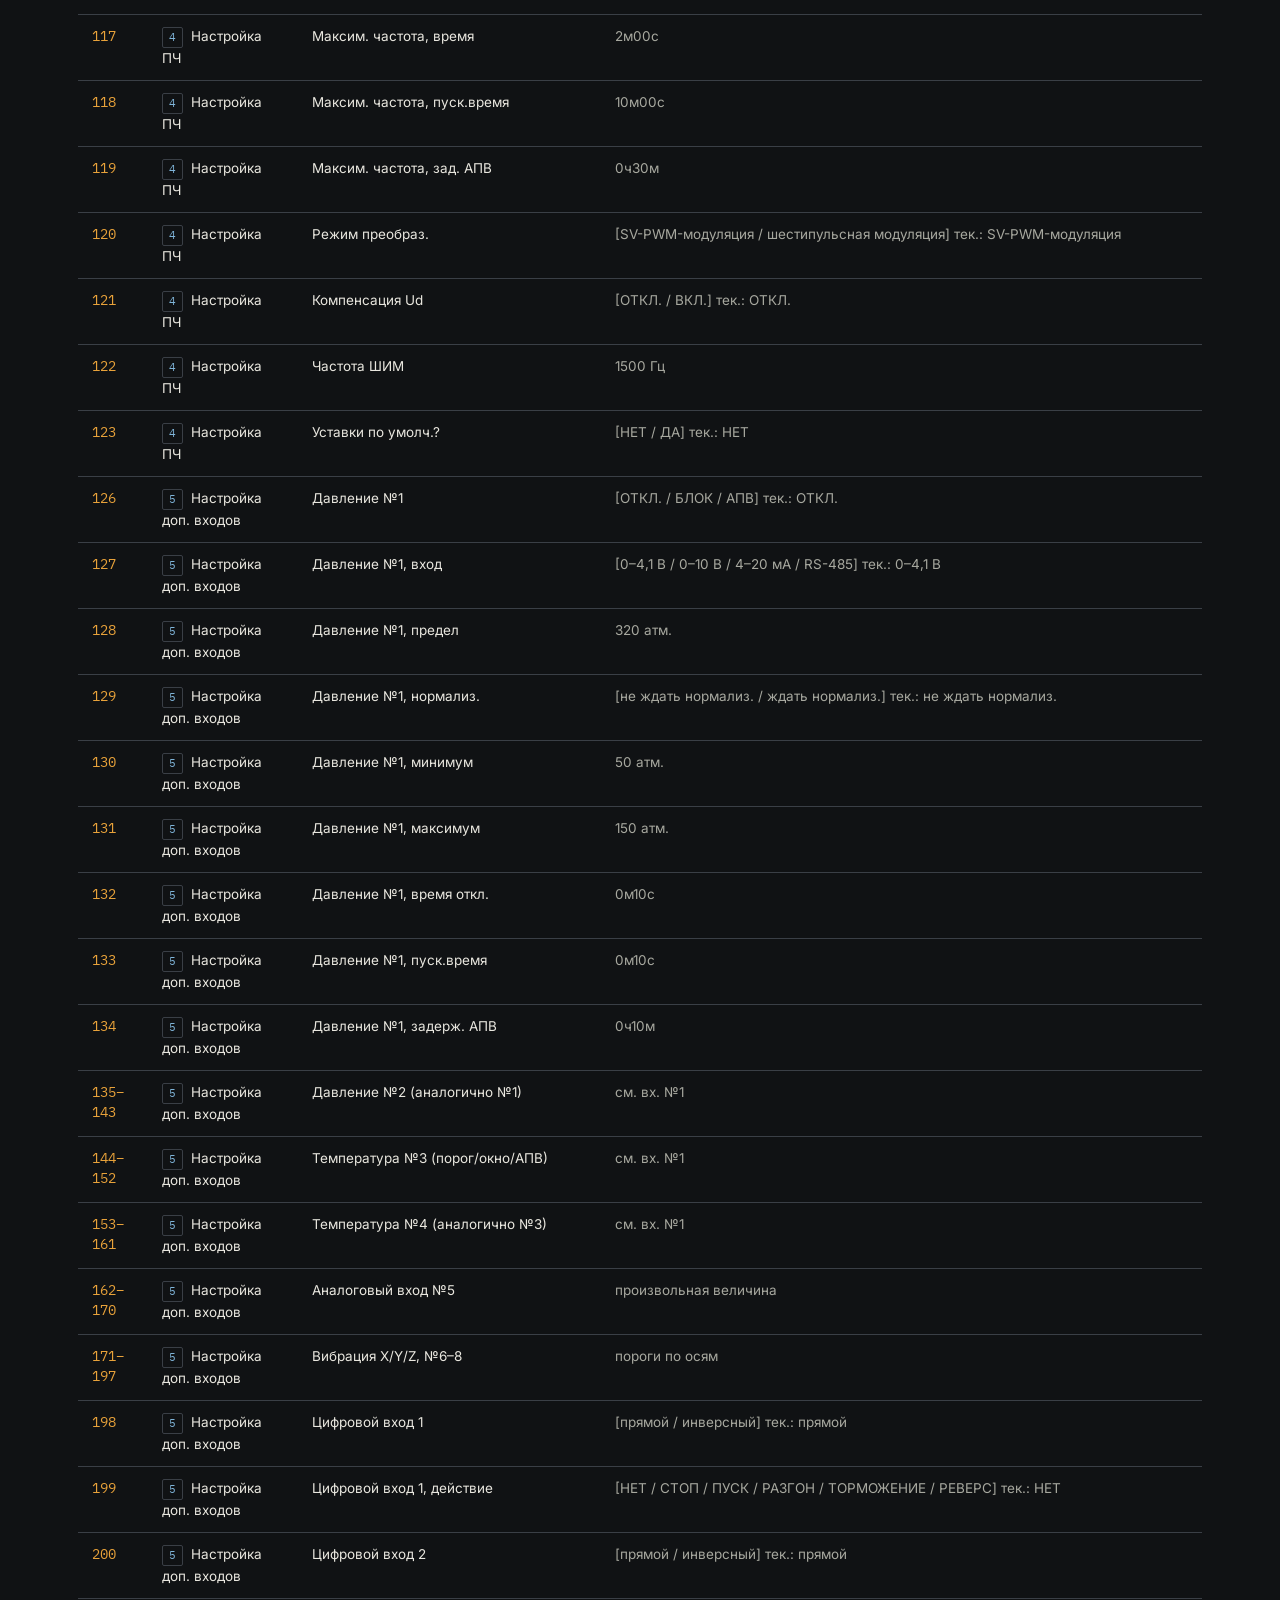
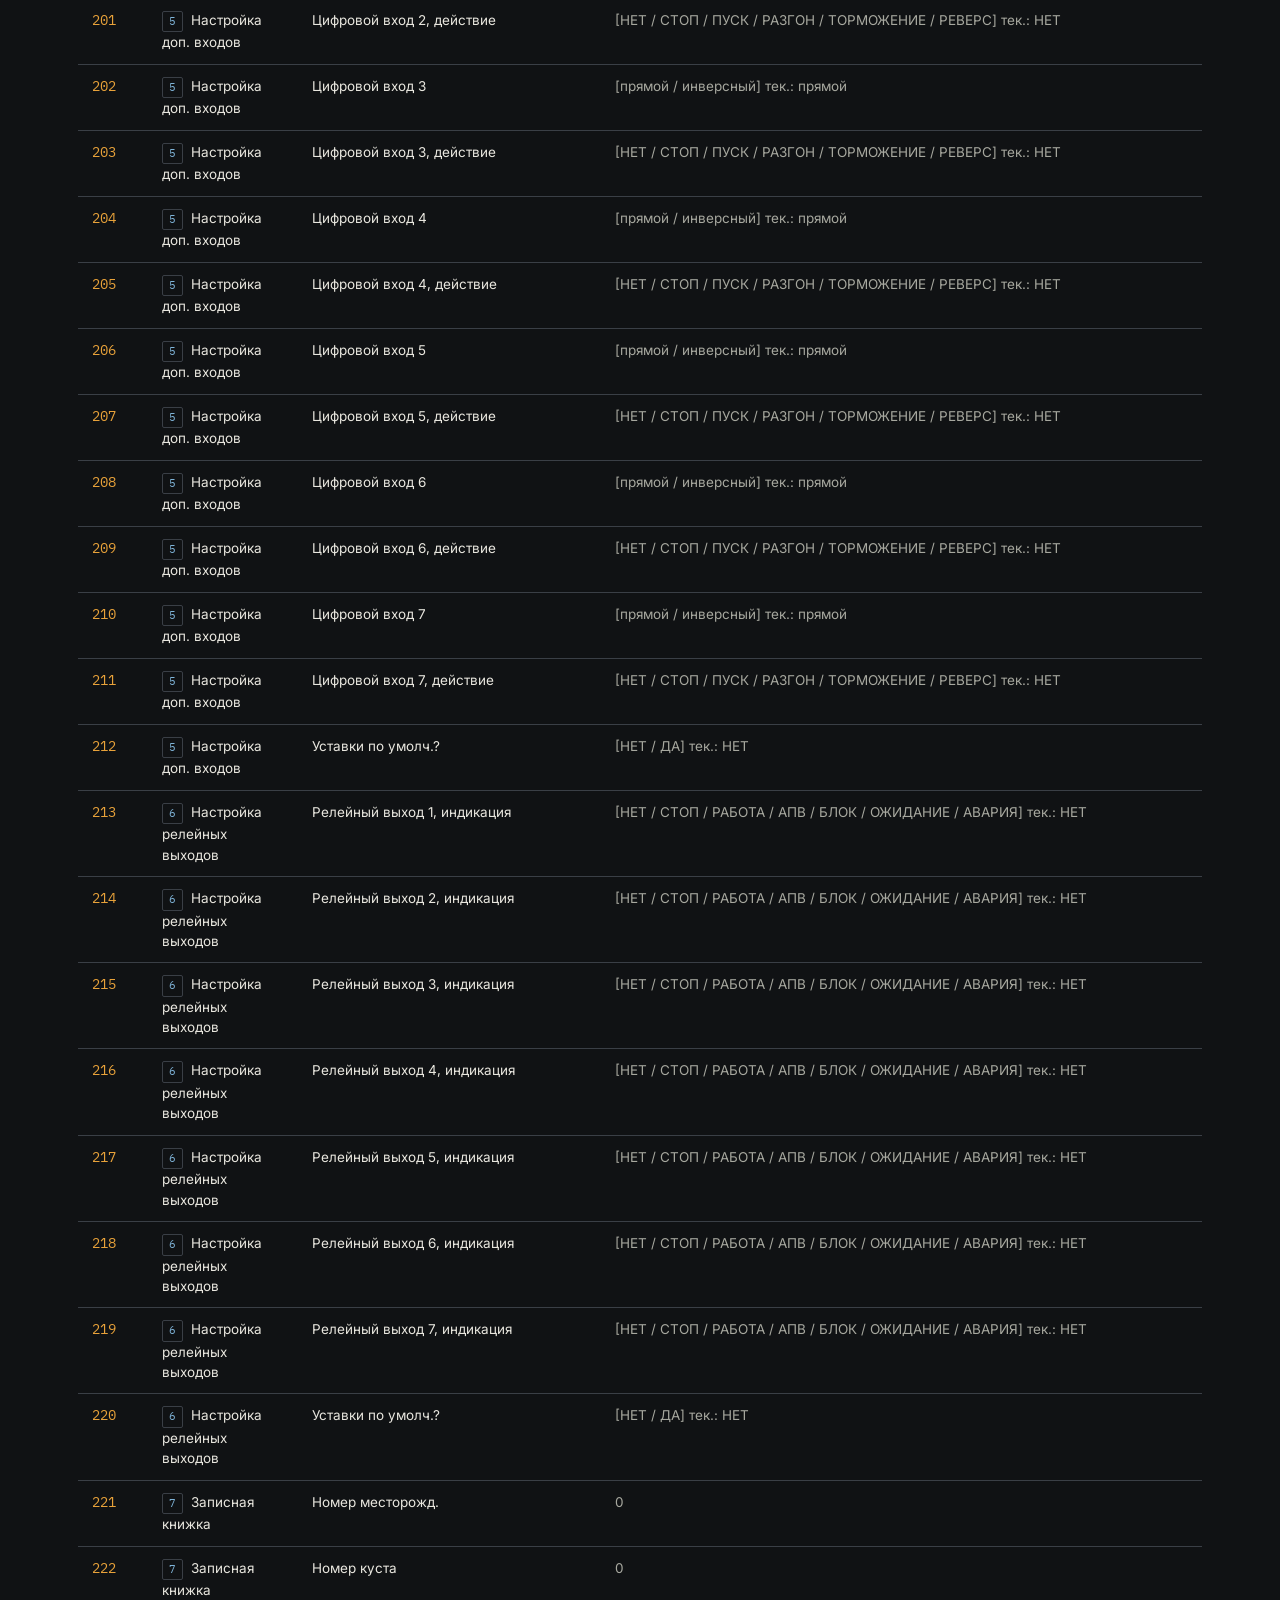
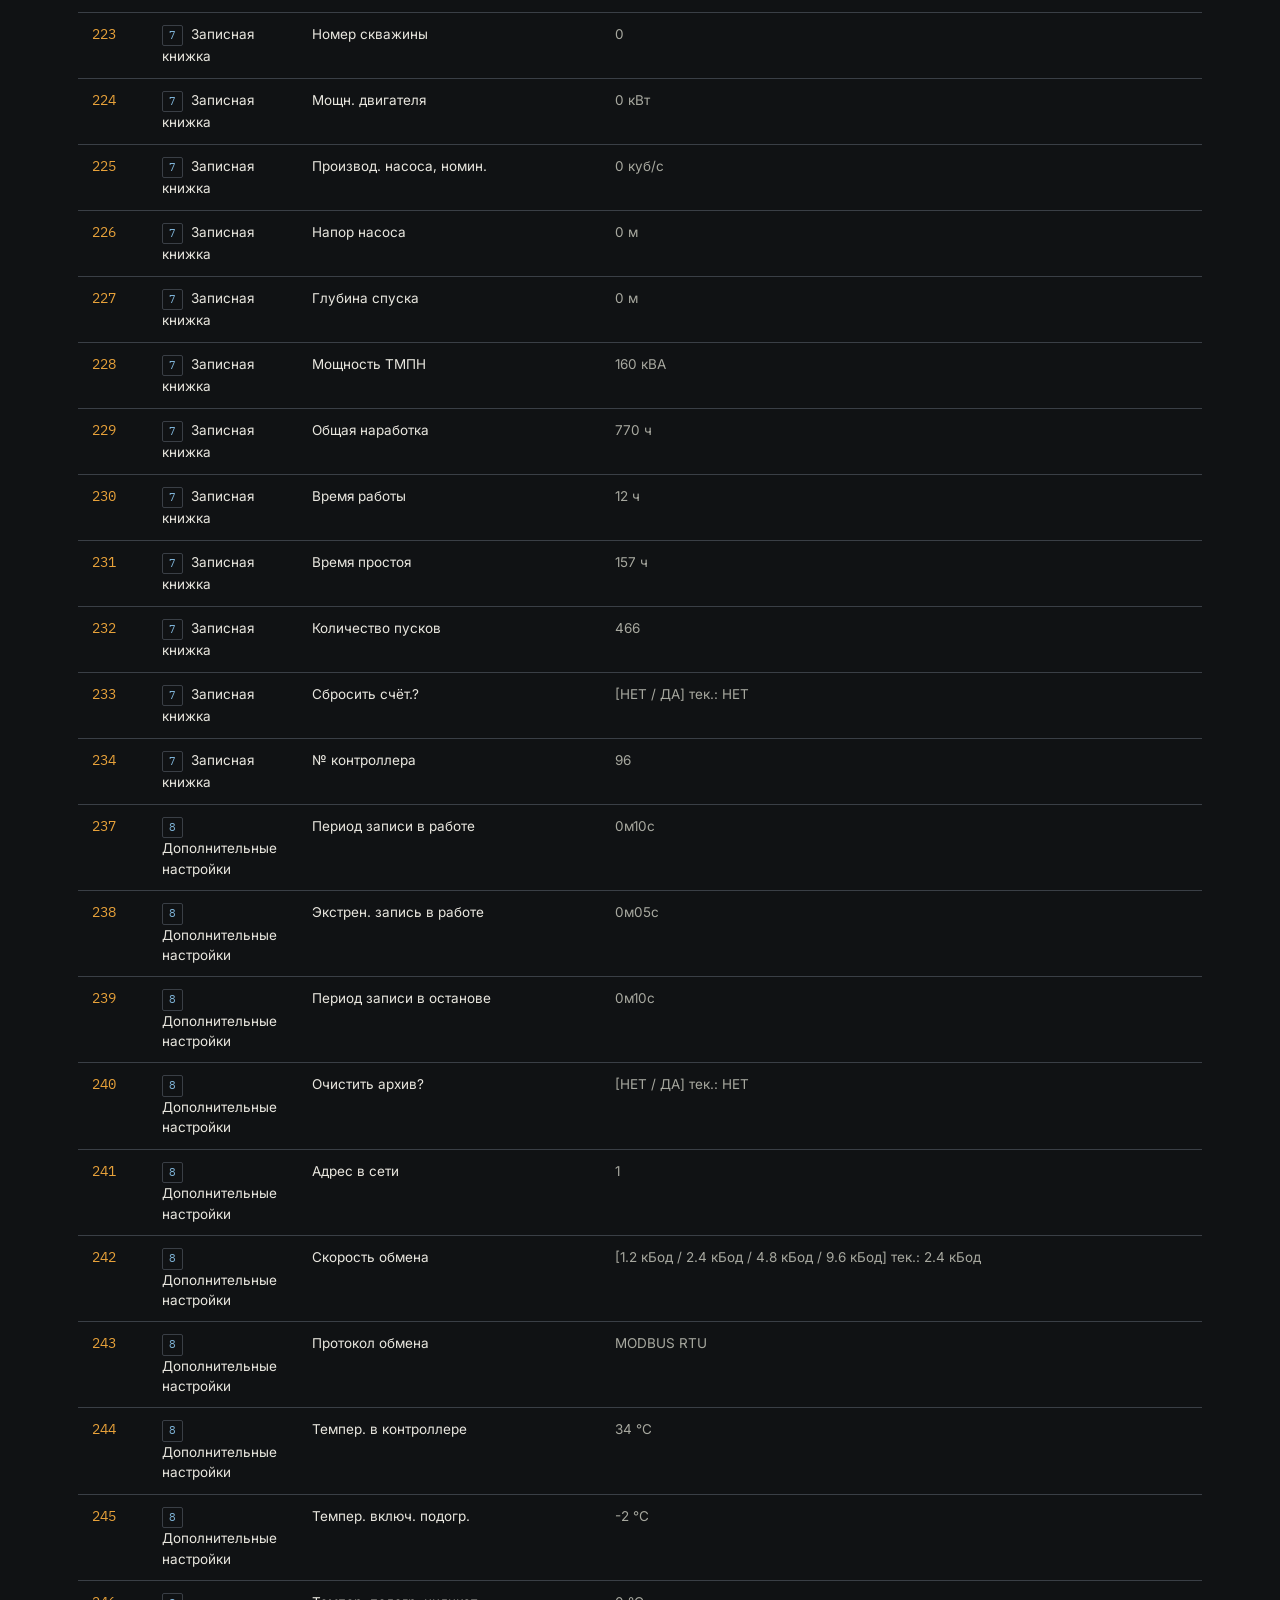
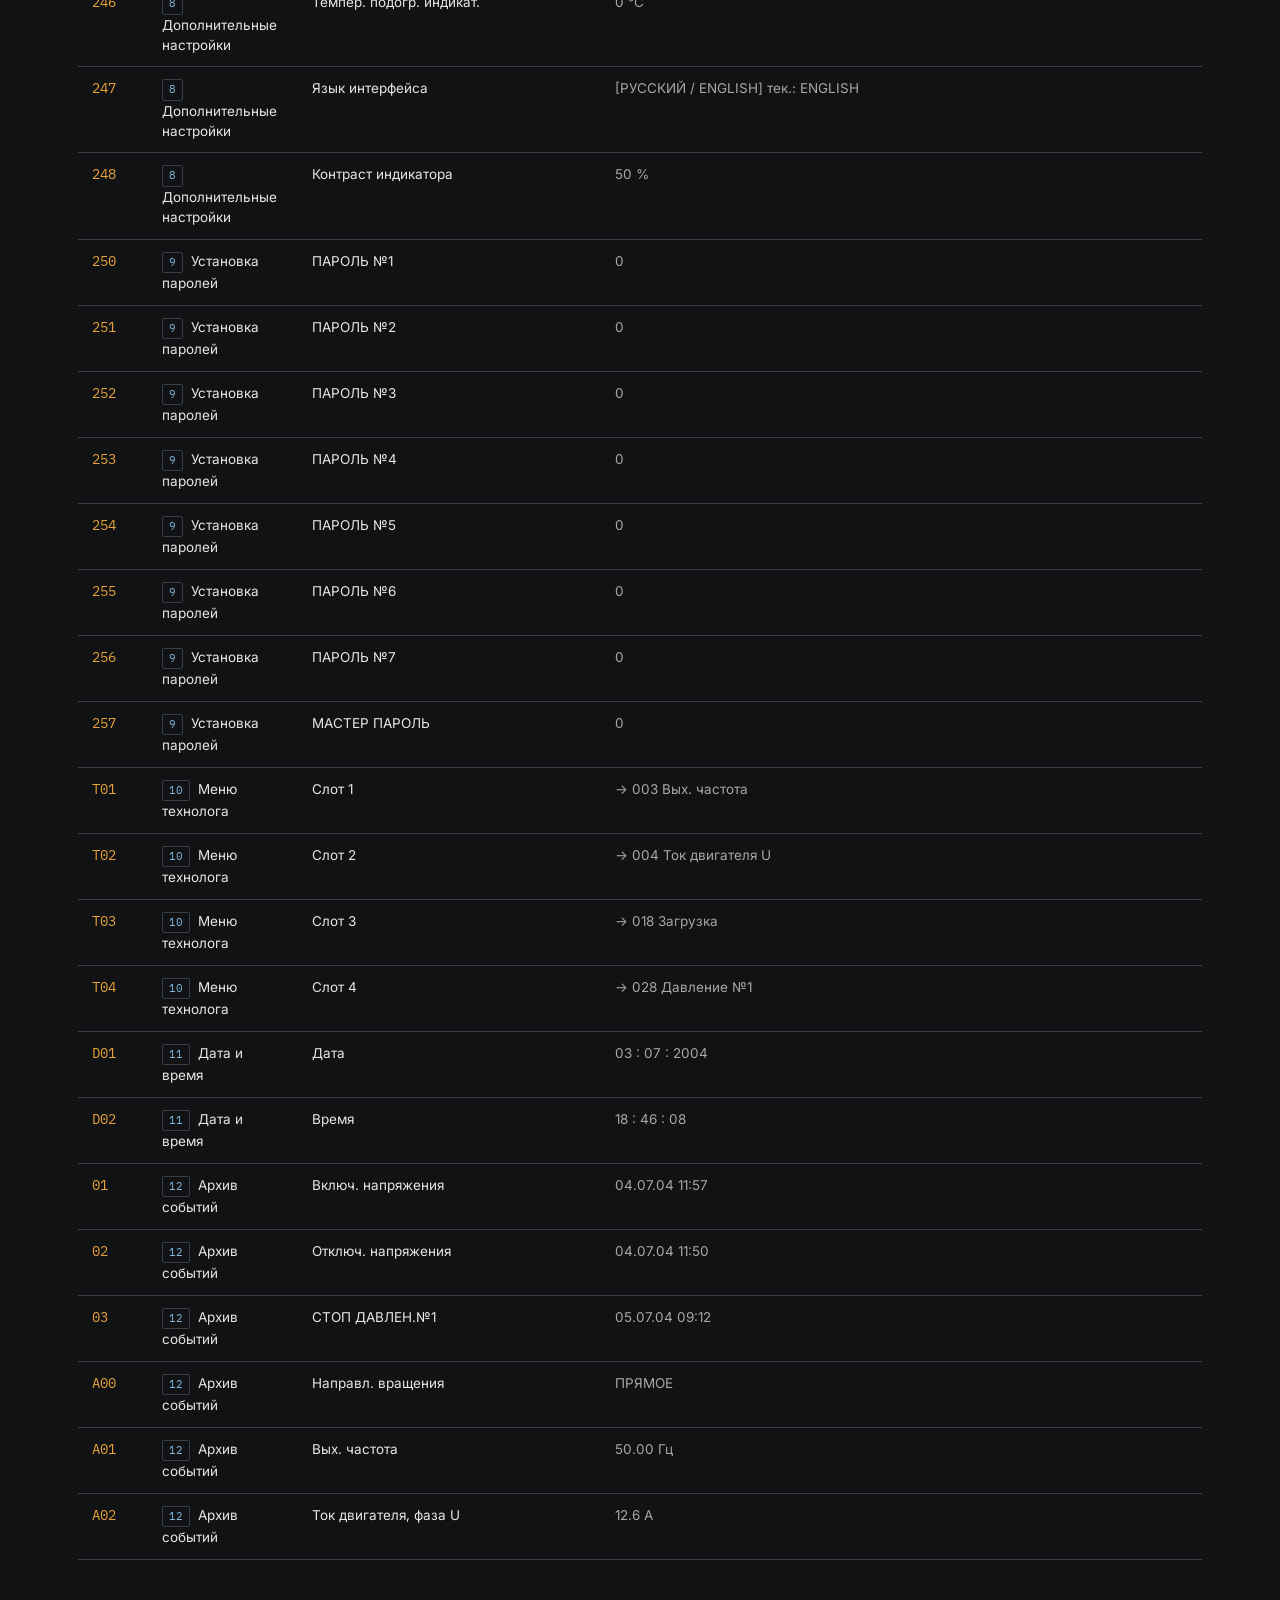
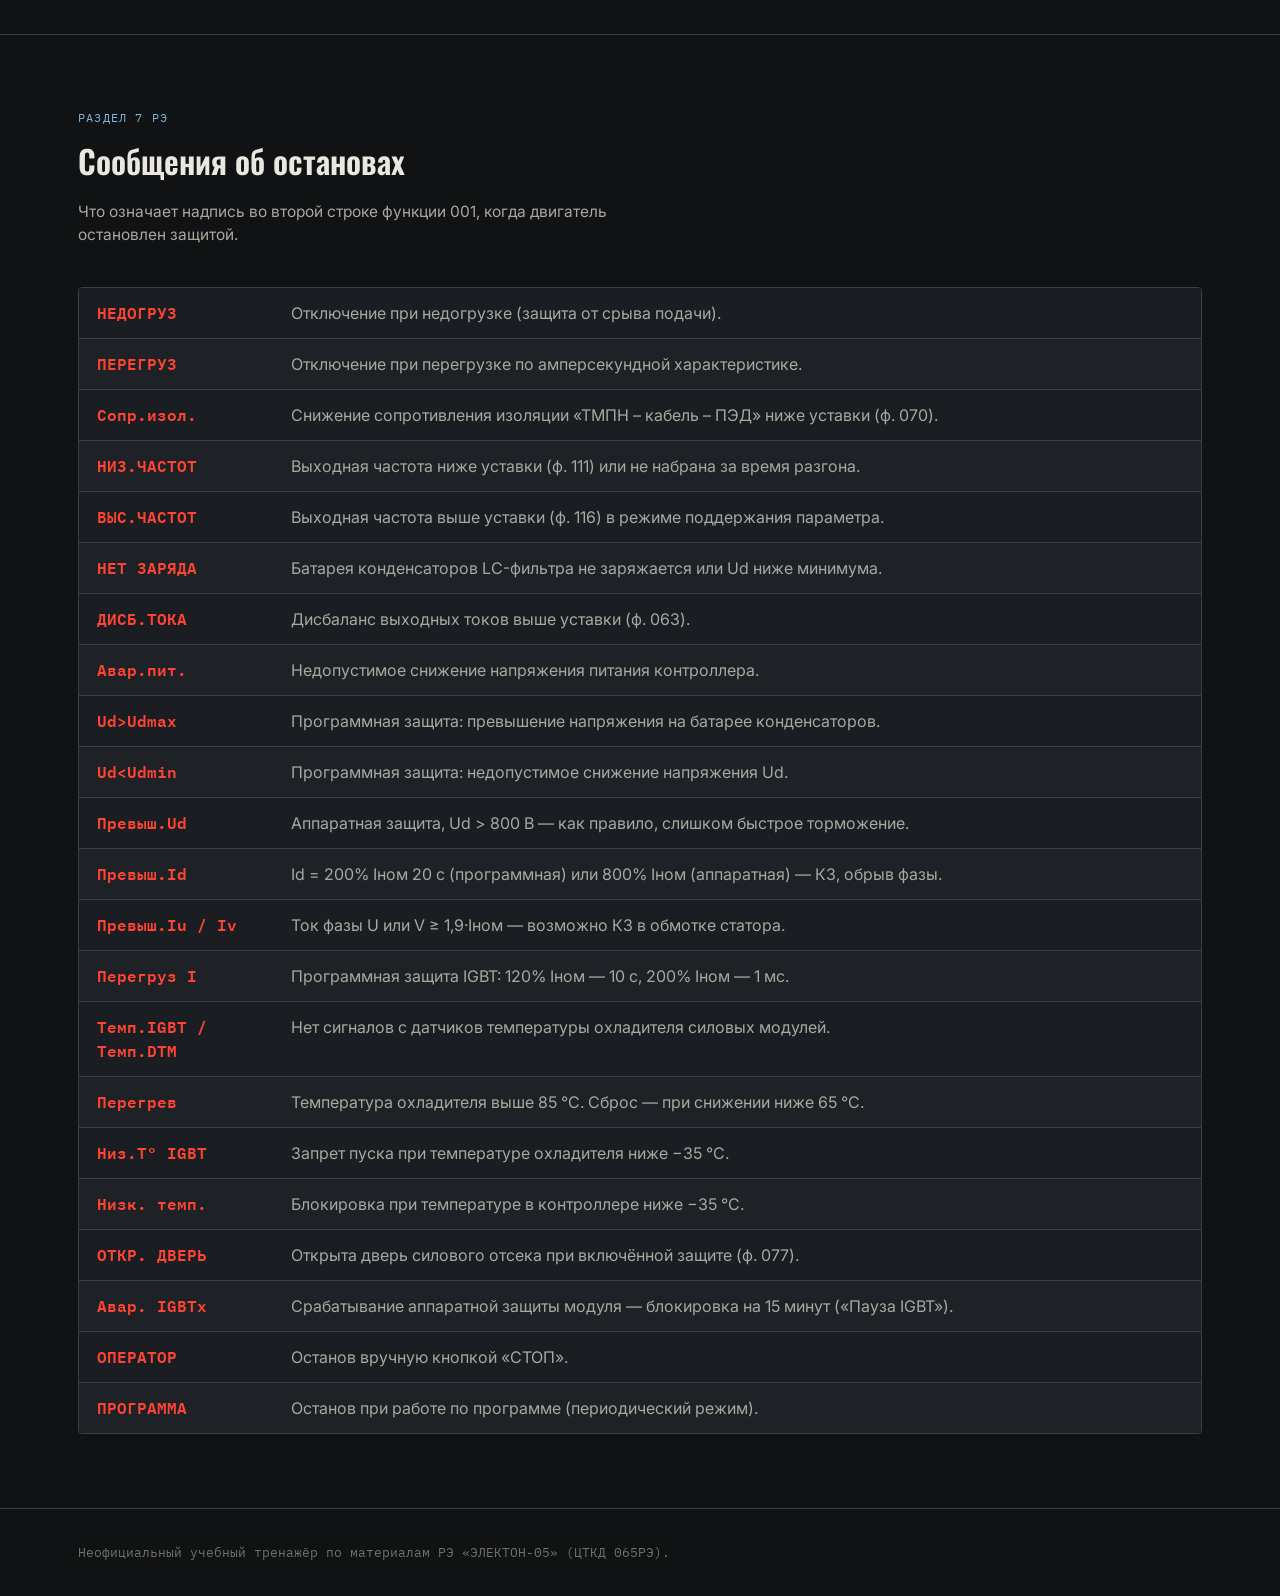
==== commit d6a5ac94: "Add files via upload" ====
--- a/reference.html
+++ b/reference.html
@@ -18,7 +18,9 @@
     background:var(--steel-800); border:1px solid var(--steel-line); color:var(--ink);
     padding:12px 14px; border-radius:3px; font-size:14px; font-family:'Inter',sans-serif;
   }
-  table.ref{width:100%; border-collapse:collapse; font-size:13.5px;}
+  table.ref{width:100%; min-width:640px; border-collapse:collapse; font-size:13.5px;}
+  #results{overflow-x:auto; -webkit-overflow-scrolling:touch;}
+  .ref-search input, .ref-search select{font-size:16px;} /* без автозума на iPhone */
   table.ref th{
     text-align:left; font-family:'Oswald',sans-serif; text-transform:uppercase; letter-spacing:.06em;
     font-size:11.5px; color:var(--ink-faint); padding:10px 14px; border-bottom:1px solid var(--steel-line);
--- a/styles.css
+++ b/styles.css
@@ -136,7 +136,7 @@
 .hero p.lead{
   font-size:17px; color:var(--ink-dim); max-width:52ch; margin:0 0 32px;
 }
-.hero-ctas{display:flex; gap:14px; margin-bottom:34px;}
+.hero-ctas{display:flex; gap:14px; margin-bottom:34px; flex-wrap:wrap;}
 .hero-meta{
   display:flex; gap:28px; font-family:'IBM Plex Mono',monospace; font-size:12px; color:var(--ink-faint);
 }
@@ -147,15 +147,15 @@
   background:linear-gradient(160deg,#2b2e33,#191b1e);
   border:1px solid var(--steel-line);
   border-radius:10px;
-  padding:22px;
+  padding:clamp(14px, 4vw, 22px);
   box-shadow:0 30px 60px -20px rgba(0,0,0,.6), inset 0 1px 0 rgba(255,255,255,.03);
 }
 .panel-topline{
   display:flex; justify-content:space-between; align-items:center;
-  font-family:'Oswald',sans-serif; font-size:11px; letter-spacing:.1em; color:var(--ink-faint);
-  text-transform:uppercase; margin-bottom:14px; padding:0 2px;
-}
-.led-row{display:flex; gap:22px; padding:6px 6px 16px;}
+  font-family:'Oswald',sans-serif; font-size:clamp(9px, 2.4vw, 11px); letter-spacing:.08em; color:var(--ink-faint);
+  text-transform:uppercase; margin-bottom:14px; padding:0 2px; gap:8px;
+}
+.led-row{display:flex; gap:clamp(10px, 4vw, 22px); padding:6px 6px 16px;}
 .led-unit{display:flex; flex-direction:column; align-items:center; gap:7px; flex:1;}
 .led{
   width:15px;height:15px;border-radius:50%;
@@ -165,19 +165,19 @@
 .led.on-red{background:radial-gradient(circle at 35% 30%, #ff8a7a, var(--led-red)); box-shadow:0 0 10px 2px rgba(255,68,51,.65), inset 0 1px 1px rgba(255,255,255,.4);}
 .led.on-amber{background:radial-gradient(circle at 35% 30%, #ffe19b, var(--led-amber)); box-shadow:0 0 10px 2px rgba(255,176,32,.65), inset 0 1px 1px rgba(255,255,255,.4);}
 .led.on-green{background:radial-gradient(circle at 35% 30%, #a4ffc3, var(--led-green)); box-shadow:0 0 10px 2px rgba(61,220,114,.65), inset 0 1px 1px rgba(255,255,255,.4);}
-.led-label{font-family:'Oswald',sans-serif; font-size:10px; letter-spacing:.06em; color:var(--ink-faint); text-transform:uppercase;}
-.led-label small{display:block; font-size:8.5px; color:var(--ink-faint); opacity:.7;}
+.led-label{font-family:'Oswald',sans-serif; font-size:clamp(8px, 2.2vw, 10px); letter-spacing:.04em; color:var(--ink-faint); text-transform:uppercase; text-align:center;}
+.led-label small{display:block; font-size:clamp(7px, 1.9vw, 8.5px); color:var(--ink-faint); opacity:.7;}
 
 .lcd{
   background:var(--lcd-bg);
   border:1px solid #05130a;
   border-radius:3px;
-  padding:14px 16px;
+  padding:clamp(10px, 3.2vw, 14px) clamp(10px, 3.5vw, 16px);
   box-shadow:inset 0 2px 10px rgba(0,0,0,.6), inset 0 0 26px rgba(90,255,120,.05);
 }
 .lcd-row{
   font-family:'Silkscreen', 'IBM Plex Mono', monospace;
-  font-size:15px; letter-spacing:1px;
+  font-size:clamp(10px, 3.4vw, 15px); letter-spacing:clamp(0px, 0.3vw, 1px);
   color:var(--lcd-fg);
   text-shadow:0 0 6px rgba(143,240,138,.55);
   white-space:pre;
@@ -247,3 +247,23 @@
   .grid-2{grid-template-columns:1fr;}
   .menu-row{grid-template-columns:1fr; gap:6px;}
 }
+
+@media (max-width:600px){
+  .container{padding:0 16px;}
+  .hero{padding:44px 0 40px;}
+  .hero h1{font-size:29px;}
+  .hero p.lead{font-size:15.5px;}
+  .hero-meta{flex-wrap:wrap; gap:14px 22px;}
+  .btn{padding:12px 18px; font-size:13px; flex:1 1 auto; justify-content:center;}
+  .section{padding:48px 0;}
+  .section h2{font-size:24px;}
+  .card{padding:20px 18px;}
+  .disclaimer-strip{font-size:10px; padding:6px 10px;}
+}
+
+@media (max-width:560px){
+  .topnav .row{height:auto; flex-wrap:wrap; padding:10px 0; gap:10px 0; justify-content:center;}
+  .navlinks{width:100%; justify-content:center; flex-wrap:wrap; gap:4px;}
+  .navlinks a{padding:7px 11px; font-size:12.5px;}
+  .brand-tag{display:none;}
+}
